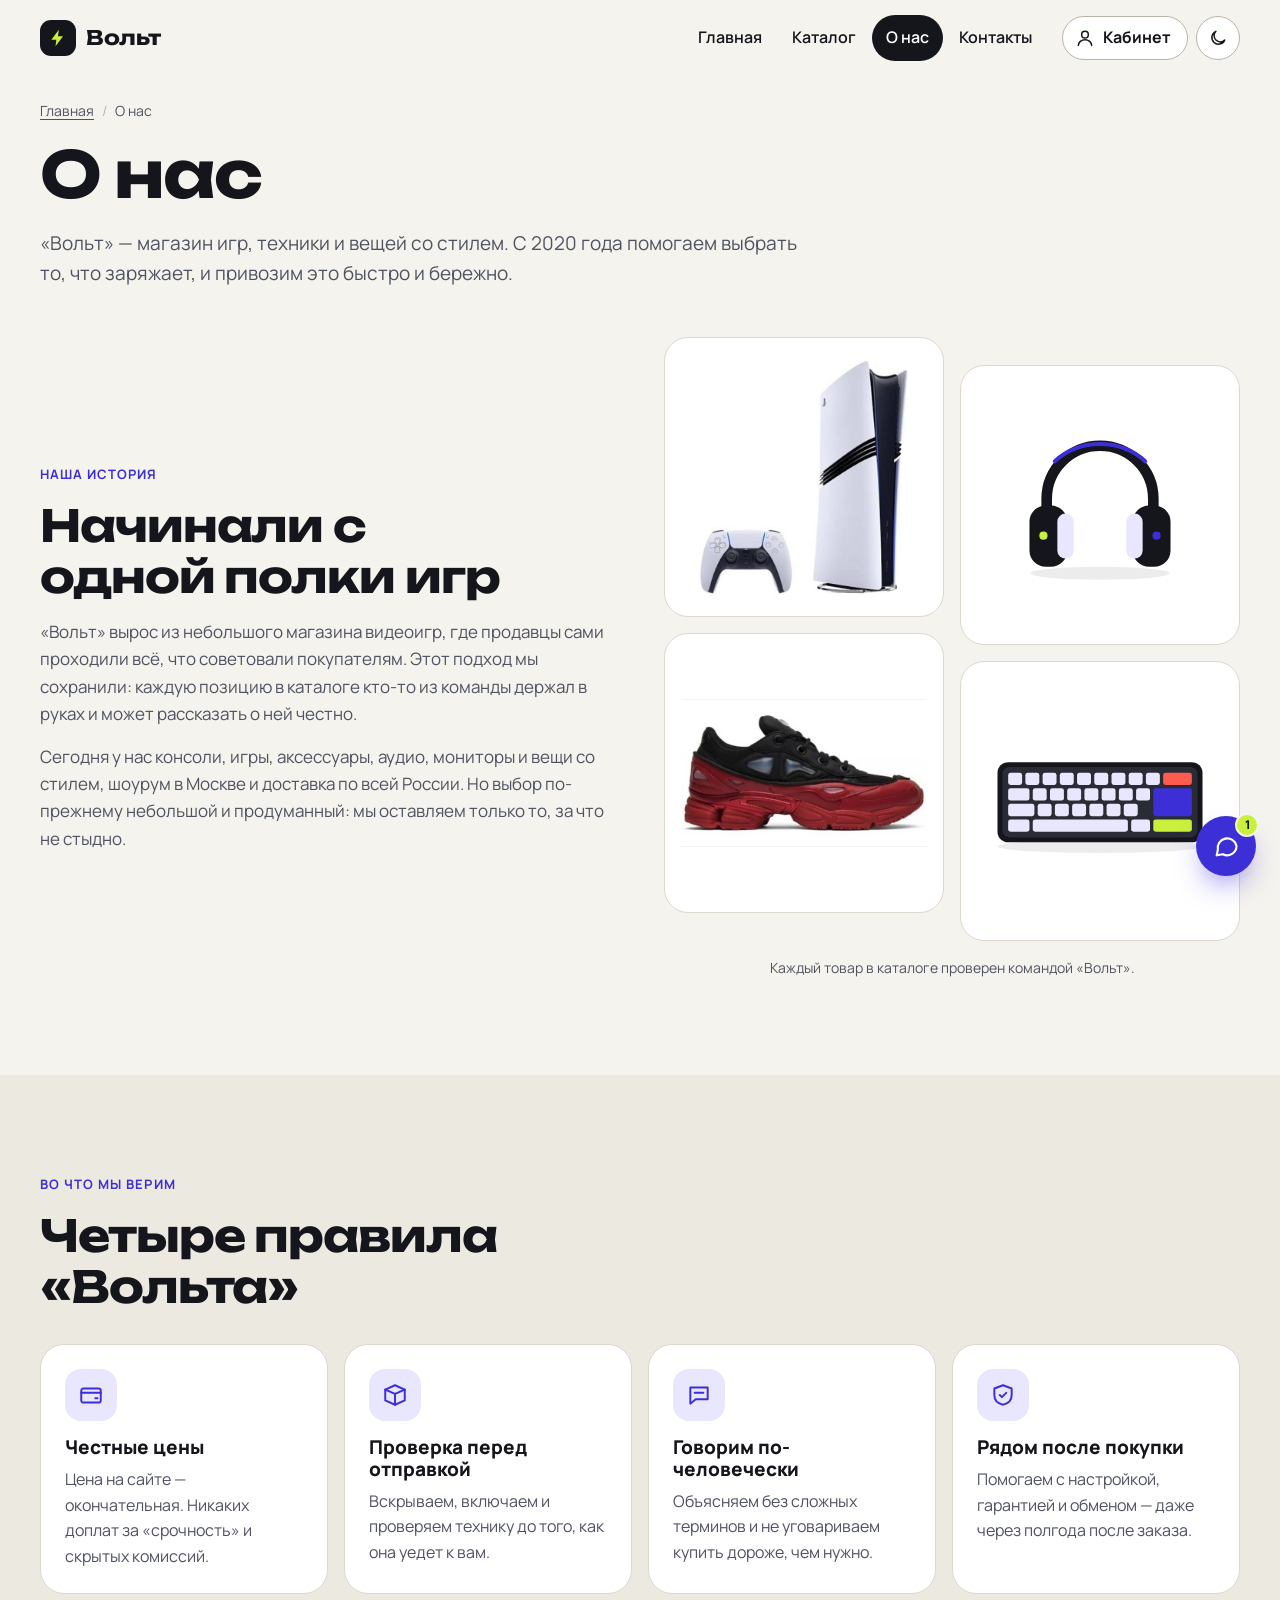
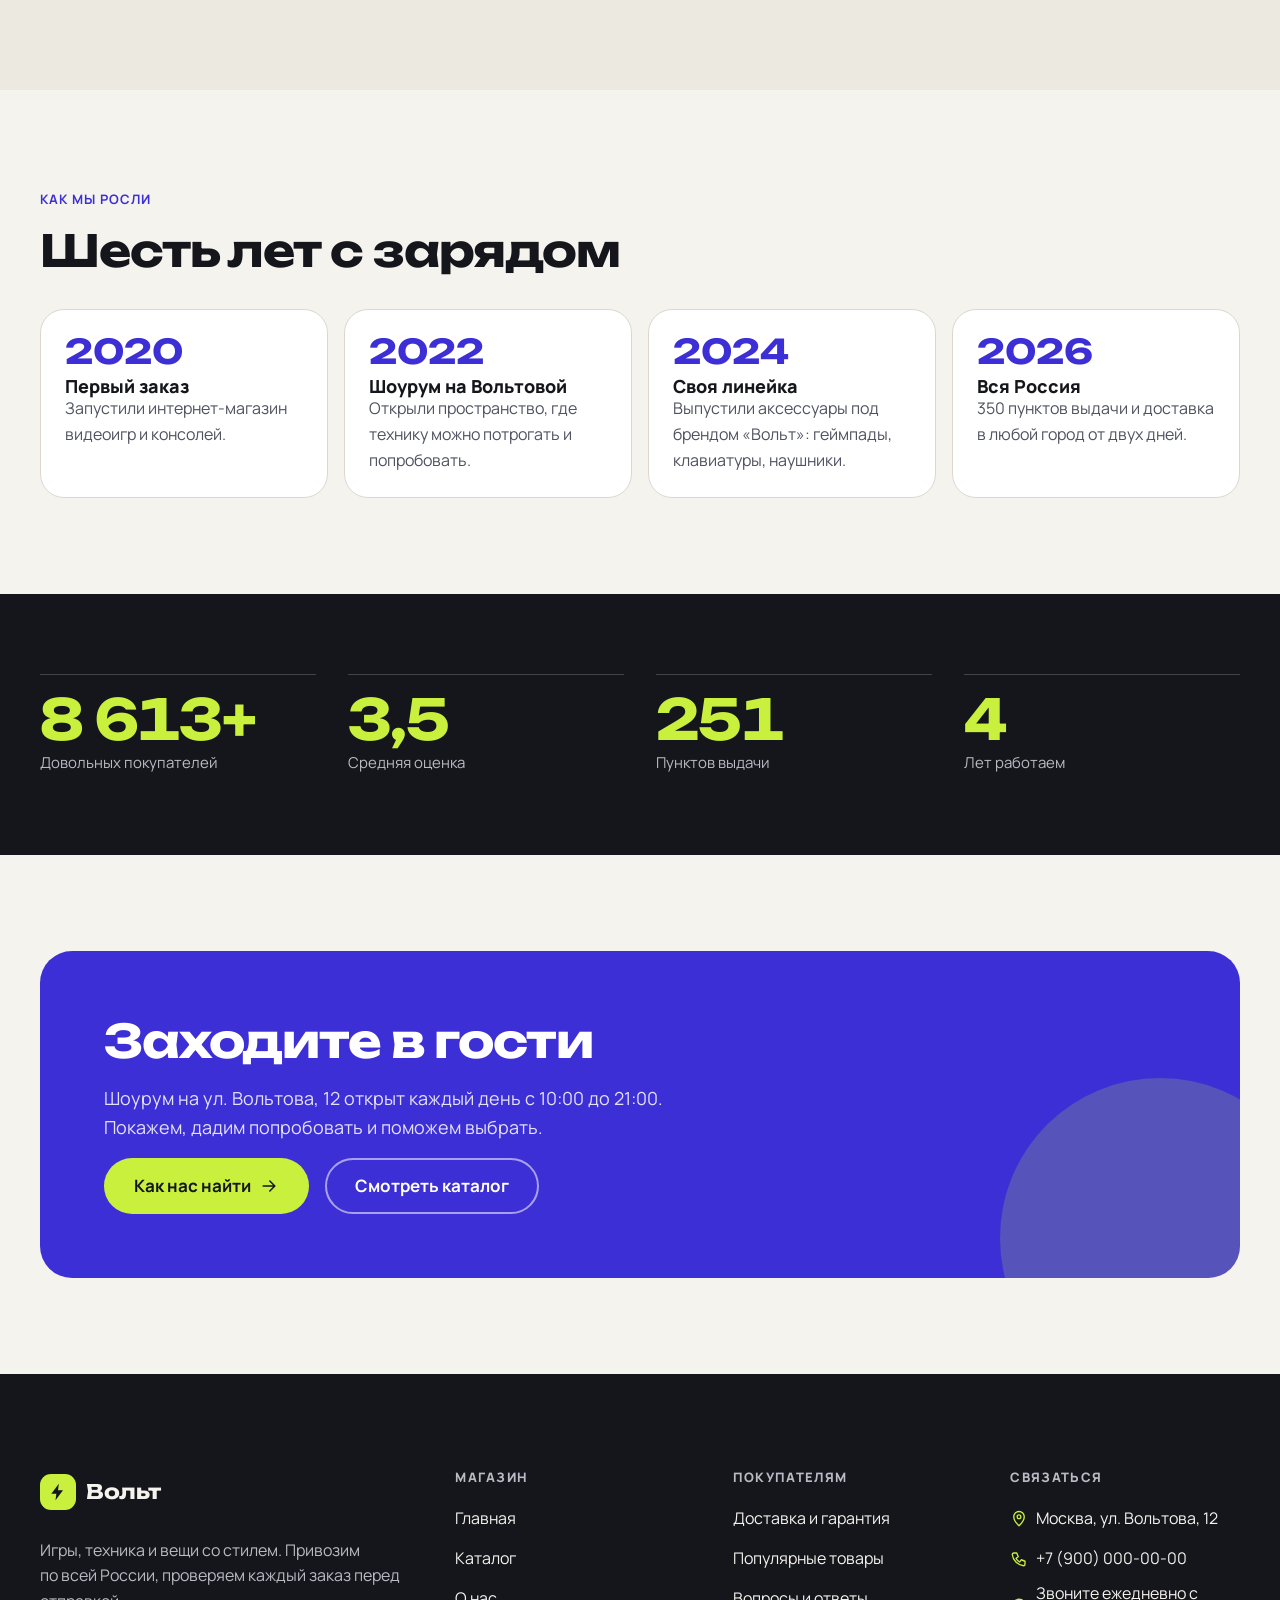
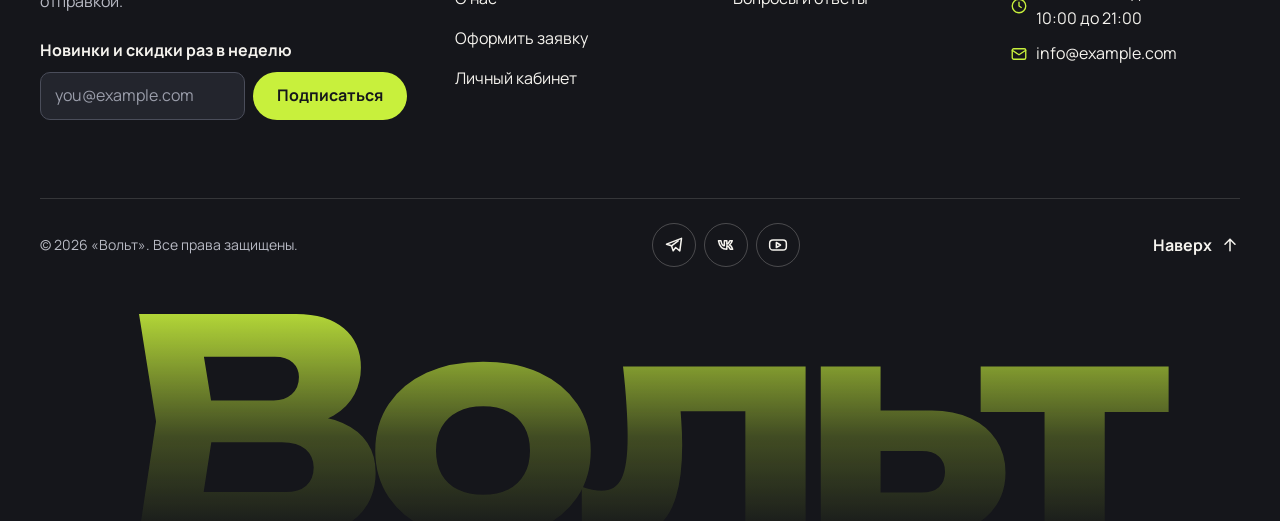
==== about.html @ 5733a737 "feat: about page, expandable catalog cards and UP button - Navigation is now Главная, Каталог, О нас" ====
<!DOCTYPE html>
<html lang="ru">
<head>
  <meta charset="UTF-8">
  <meta name="viewport" content="width=device-width, initial-scale=1.0">
  <meta name="description" content="«Вольт» — магазин игр, техники и вещей со стилем. Наша история, принципы и то, как мы работаем.">
  <meta name="theme-color" content="#f5f3ee">
  <meta name="color-scheme" content="light dark">
  <title>О нас — Вольт</title>
  <link rel="icon" href="images/favicon.svg" type="image/svg+xml">
  <link rel="preconnect" href="https://fonts.googleapis.com">
  <link rel="preconnect" href="https://fonts.gstatic.com" crossorigin>
  <link rel="stylesheet" href="https://fonts.googleapis.com/css2?family=Manrope:wght@400;500;600;700;800&family=Unbounded:wght@500;600;700&display=swap">
  <link rel="stylesheet" href="css/style.css">
  <link rel="stylesheet" href="css/responsive.css">
  <meta property="og:type" content="website">
  <meta property="og:site_name" content="Вольт">
  <meta property="og:title" content="О нас — Вольт">
  <meta property="og:description" content="«Вольт» — магазин игр, техники и вещей со стилем. Наша история, принципы и то, как мы работаем.">
  <meta property="og:image" content="https://shadowboyyy.github.io/kr1-html-css-shop/images/tovar1.jpeg">
  <script>
    try {
      const savedTheme = localStorage.getItem('volt-theme');
      if (savedTheme === 'light' || savedTheme === 'dark') document.documentElement.dataset.theme = savedTheme;
    } catch (error) {}
    document.documentElement.classList.add('js');
    if (location.hash) document.documentElement.classList.add('is-anchor-load');
    if (!window.matchMedia('(prefers-reduced-motion: reduce)').matches) {
      document.documentElement.classList.add('motion-ready');
      setTimeout(() => { if (!window.Motion) document.documentElement.classList.remove('motion-ready'); }, 2500);
    }
  </script>
  <script src="js/vendor/motion.min.js" defer></script>
  <script src="js/main.js" defer></script>
  <script src="js/motion-effects.js" defer></script>
  <script src="js/chat.js" defer></script>
</head>
<body class="page page--about" id="top">
  <a class="skip-link" href="#main">Перейти к основному содержимому</a>

  <header class="site-header">
    <div class="site-header__inner container">
      <a class="logo site-header__logo" href="index.html" aria-label="Вольт — на главную">
        <span class="logo__mark"><svg class="logo__icon" viewBox="0 0 24 24" width="24" height="24" fill="none" stroke="currentColor" stroke-width="1.8" stroke-linecap="round" stroke-linejoin="round" aria-hidden="true" focusable="false"><path d="M13 2 4 14h6l-1 8 9-12h-6l1-8z" fill="currentColor" stroke="none"/></svg></span>
        <span class="logo__text">Вольт</span>
      </a>

      <div class="site-header__actions">
        <a class="header-action" href="account.html"><svg class="icon" viewBox="0 0 24 24" width="24" height="24" fill="none" stroke="currentColor" stroke-width="1.8" stroke-linecap="round" stroke-linejoin="round" aria-hidden="true" focusable="false"><circle cx="12" cy="8" r="4"/><path d="M4 21c0-4 3.6-7 8-7s8 3 8 7"/></svg><span class="header-action__text">Кабинет</span></a>
        <button class="header-action theme-toggle" type="button" aria-pressed="false" aria-label="Тёмная тема">
          <span class="theme-toggle__icon theme-toggle__icon--moon"><svg class="icon" viewBox="0 0 24 24" width="24" height="24" fill="none" stroke="currentColor" stroke-width="1.8" stroke-linecap="round" stroke-linejoin="round" aria-hidden="true" focusable="false"><path d="M20 14.5A8 8 0 1 1 9.5 4a6.5 6.5 0 0 0 10.5 10.5z"/></svg></span>
          <span class="theme-toggle__icon theme-toggle__icon--sun"><svg class="icon" viewBox="0 0 24 24" width="24" height="24" fill="none" stroke="currentColor" stroke-width="1.8" stroke-linecap="round" stroke-linejoin="round" aria-hidden="true" focusable="false"><circle cx="12" cy="12" r="4"/><path d="M12 2v2M12 20v2M4.9 4.9l1.4 1.4M17.7 17.7l1.4 1.4M2 12h2M20 12h2M4.9 19.1l1.4-1.4M17.7 6.3l1.4-1.4"/></svg></span>
        </button>
        <button class="site-header__toggle" type="button" aria-expanded="false" aria-controls="site-nav" aria-label="Открыть меню">
          <span class="site-header__toggle-icon site-header__toggle-icon--open"><svg class="icon" viewBox="0 0 24 24" width="24" height="24" fill="none" stroke="currentColor" stroke-width="1.8" stroke-linecap="round" stroke-linejoin="round" aria-hidden="true" focusable="false"><path d="M4 7h16M4 12h16M4 17h16"/></svg></span>
          <span class="site-header__toggle-icon site-header__toggle-icon--close"><svg class="icon" viewBox="0 0 24 24" width="24" height="24" fill="none" stroke="currentColor" stroke-width="1.8" stroke-linecap="round" stroke-linejoin="round" aria-hidden="true" focusable="false"><path d="M6 6l12 12M18 6 6 18"/></svg></span>
        </button>
      </div>

      <nav class="site-nav" id="site-nav" aria-label="Основная навигация">
        <ul class="site-nav__list">
          <li class="site-nav__item"><a class="site-nav__link" href="index.html">Главная</a></li>
          <li class="site-nav__item"><a class="site-nav__link" href="catalog.html">Каталог</a></li>
          <li class="site-nav__item"><a class="site-nav__link site-nav__link--active" href="about.html" aria-current="page">О нас</a></li>
          <li class="site-nav__item"><a class="site-nav__link" href="contacts.html">Контакты</a></li>
        </ul>
        <a class="site-nav__phone" href="tel:+79000000000"><svg class="icon" viewBox="0 0 24 24" width="24" height="24" fill="none" stroke="currentColor" stroke-width="1.8" stroke-linecap="round" stroke-linejoin="round" aria-hidden="true" focusable="false"><path d="M5 4h4l2 5-3 2a11 11 0 0 0 5 5l2-3 5 2v4a2 2 0 0 1-2 2A17 17 0 0 1 3 6a2 2 0 0 1 2-2"/></svg><span>+7 (900) 000‑00‑00</span></a>
      </nav>
    </div>
    <div class="scroll-progress" aria-hidden="true"></div>
  </header>

  <main class="main" id="main">
    <section class="page-hero" aria-labelledby="about-title">
      <div class="container">
      <nav class="breadcrumbs" aria-label="Хлебные крошки">
        <ol class="breadcrumbs__list">
          <li class="breadcrumbs__item"><a class="breadcrumbs__link" href="index.html">Главная</a></li>
          <li class="breadcrumbs__item"><span aria-current="page">О нас</span></li>
        </ol>
      </nav>
        <h1 class="page-hero__title" id="about-title" data-hero-item>О нас</h1>
        <p class="page-hero__lead" data-hero-item>«Вольт» — магазин игр, техники и вещей со&nbsp;стилем. С&nbsp;2020 года помогаем выбрать то, что заряжает, и&nbsp;привозим это быстро и&nbsp;бережно.</p>
      </div>
    </section>

    <section class="section section--flush" aria-labelledby="story-title">
      <div class="container about-story">
        <div class="about-story__text" data-reveal>
          <p class="eyebrow">Наша история</p>
          <h2 class="section__title" id="story-title">Начинали с одной полки игр</h2>
          <p>«Вольт» вырос из небольшого магазина видеоигр, где продавцы сами проходили всё, что советовали покупателям. Этот подход мы сохранили: каждую позицию в каталоге кто-то из команды держал в руках и может рассказать о ней честно.</p>
          <p>Сегодня у нас консоли, игры, аксессуары, аудио, мониторы и вещи со стилем, шоурум в Москве и доставка по всей России. Но выбор по-прежнему небольшой и продуманный: мы оставляем только то, за что не стыдно.</p>
        </div>
        <figure class="about-story__visual" data-reveal>
          <div class="about-story__tiles" aria-hidden="true">
            <img src="images/tovar1-320.jpg" alt="" width="320" height="320" loading="lazy">
            <img src="images/tovar5.svg" alt="" width="600" height="450" loading="lazy">
            <img src="images/tovar2-320.jpg" alt="" width="320" height="192" loading="lazy">
            <img src="images/tovar6.svg" alt="" width="600" height="450" loading="lazy">
          </div>
          <figcaption class="about-story__caption">Каждый товар в каталоге проверен командой «Вольт».</figcaption>
        </figure>
      </div>
    </section>

    <section class="section section--tinted" aria-labelledby="values-title">
      <div class="container">
        <div class="section__head" data-reveal>
          <p class="eyebrow">Во что мы верим</p>
          <h2 class="section__title" id="values-title">Четыре правила «Вольта»</h2>
        </div>
        <ul class="features" data-stagger>
          <li class="feature">
            <span class="feature__icon"><svg class="icon" viewBox="0 0 24 24" width="24" height="24" fill="none" stroke="currentColor" stroke-width="1.8" stroke-linecap="round" stroke-linejoin="round" aria-hidden="true" focusable="false"><rect x="3" y="6" width="18" height="13" rx="2"/><path d="M3 10h18M16 15h2"/></svg></span>
            <h3 class="feature__title">Честные цены</h3>
            <p class="feature__text">Цена на сайте — окончательная. Никаких доплат за «срочность» и скрытых комиссий.</p>
          </li>
          <li class="feature">
            <span class="feature__icon"><svg class="icon" viewBox="0 0 24 24" width="24" height="24" fill="none" stroke="currentColor" stroke-width="1.8" stroke-linecap="round" stroke-linejoin="round" aria-hidden="true" focusable="false"><path d="m3 7 9-4 9 4v10l-9 4-9-4z"/><path d="m3 7 9 4 9-4M12 11v10"/></svg></span>
            <h3 class="feature__title">Проверка перед отправкой</h3>
            <p class="feature__text">Вскрываем, включаем и проверяем технику до того, как она уедет к вам.</p>
          </li>
          <li class="feature">
            <span class="feature__icon"><svg class="icon" viewBox="0 0 24 24" width="24" height="24" fill="none" stroke="currentColor" stroke-width="1.8" stroke-linecap="round" stroke-linejoin="round" aria-hidden="true" focusable="false"><path d="M4 5h16v11H9l-5 4z"/><path d="M8 10h8"/></svg></span>
            <h3 class="feature__title">Говорим по-человечески</h3>
            <p class="feature__text">Объясняем без сложных терминов и не уговариваем купить дороже, чем нужно.</p>
          </li>
          <li class="feature">
            <span class="feature__icon"><svg class="icon" viewBox="0 0 24 24" width="24" height="24" fill="none" stroke="currentColor" stroke-width="1.8" stroke-linecap="round" stroke-linejoin="round" aria-hidden="true" focusable="false"><path d="M12 3 4 6v6c0 5 3.5 8 8 9 4.5-1 8-4 8-9V6l-8-3z"/><path d="m9 12 2 2 4-4"/></svg></span>
            <h3 class="feature__title">Рядом после покупки</h3>
            <p class="feature__text">Помогаем с настройкой, гарантией и обменом — даже через полгода после заказа.</p>
          </li>
        </ul>
      </div>
    </section>

    <section class="section" aria-labelledby="timeline-title">
      <div class="container">
        <div class="section__head" data-reveal>
          <p class="eyebrow">Как мы росли</p>
          <h2 class="section__title" id="timeline-title">Шесть лет с зарядом</h2>
        </div>
        <ol class="timeline" data-stagger>
          <li class="timeline__item"><span class="timeline__year">2020</span><div><h3 class="timeline__title">Первый заказ</h3><p>Запустили интернет-магазин видеоигр и консолей.</p></div></li>
          <li class="timeline__item"><span class="timeline__year">2022</span><div><h3 class="timeline__title">Шоурум на Вольтовой</h3><p>Открыли пространство, где технику можно потрогать и попробовать.</p></div></li>
          <li class="timeline__item"><span class="timeline__year">2024</span><div><h3 class="timeline__title">Своя линейка</h3><p>Выпустили аксессуары под брендом «Вольт»: геймпады, клавиатуры, наушники.</p></div></li>
          <li class="timeline__item"><span class="timeline__year">2026</span><div><h3 class="timeline__title">Вся Россия</h3><p>350 пунктов выдачи и доставка в любой город от двух дней.</p></div></li>
        </ol>
      </div>
    </section>

    <section class="stats" aria-labelledby="about-stats-title">
      <div class="container">
        <h2 class="visually-hidden" id="about-stats-title">«Вольт» в цифрах</h2>
        <dl class="stats__grid" data-stagger>
          <div class="stats__item"><dt class="stats__label">Довольных покупателей</dt><dd class="stats__value"><span data-count="12000" data-suffix="+">12&nbsp;000+</span></dd></div>
          <div class="stats__item"><dt class="stats__label">Средняя оценка</dt><dd class="stats__value"><span data-count="4.9" data-decimals="1">4,9</span></dd></div>
          <div class="stats__item"><dt class="stats__label">Пунктов выдачи</dt><dd class="stats__value"><span data-count="350">350</span></dd></div>
          <div class="stats__item"><dt class="stats__label">Лет работаем</dt><dd class="stats__value"><span data-count="6">6</span></dd></div>
        </dl>
      </div>
    </section>

    <section class="section" aria-labelledby="about-cta-title">
      <div class="container">
        <div class="cta__box" data-reveal>
          <h2 class="cta__title" id="about-cta-title">Заходите в гости</h2>
          <p class="cta__text">Шоурум на ул. Вольтова, 12 открыт каждый день с 10:00 до 21:00. Покажем, дадим попробовать и поможем выбрать.</p>
          <div class="hero__actions">
            <a class="button button--accent button--large" href="contacts.html">Как нас найти <svg class="icon" viewBox="0 0 24 24" width="24" height="24" fill="none" stroke="currentColor" stroke-width="1.8" stroke-linecap="round" stroke-linejoin="round" aria-hidden="true" focusable="false"><path d="M5 12h14M13 6l6 6-6 6"/></svg></a>
            <a class="button button--ghost button--large about-cta__ghost" href="catalog.html">Смотреть каталог</a>
          </div>
        </div>
      </div>
    </section>
  </main>

  <footer class="site-footer">
    <div class="site-footer__inner container">
      <div class="site-footer__top">
        <div class="site-footer__brand">
          <a class="logo logo--inverse" href="index.html" aria-label="Вольт — на главную">
            <span class="logo__mark"><svg class="logo__icon" viewBox="0 0 24 24" width="24" height="24" fill="none" stroke="currentColor" stroke-width="1.8" stroke-linecap="round" stroke-linejoin="round" aria-hidden="true" focusable="false"><path d="M13 2 4 14h6l-1 8 9-12h-6l1-8z" fill="currentColor" stroke="none"/></svg></span>
            <span class="logo__text">Вольт</span>
          </a>
          <p class="site-footer__tagline">Игры, техника и вещи со&nbsp;стилем. Привозим по&nbsp;всей России, проверяем каждый заказ перед отправкой.</p>

          <form class="subscribe" id="subscribe-form" action="#" method="post" novalidate>
            <label class="subscribe__label" for="subscribe-email">Новинки и скидки раз в неделю</label>
            <div class="subscribe__row">
              <input class="subscribe__input" id="subscribe-email" name="email" type="email" autocomplete="email" placeholder="you@example.com" required aria-describedby="subscribe-status">
              <button class="button button--accent subscribe__button" type="submit">Подписаться</button>
            </div>
            <p class="subscribe__status" id="subscribe-status" role="status"></p>
          </form>
        </div>

        <nav class="site-footer__column" aria-labelledby="footer-shop-title">
          <h2 class="site-footer__title" id="footer-shop-title">Магазин</h2>
          <ul class="site-footer__list">
            <li><a class="site-footer__link" href="index.html">Главная</a></li>
            <li><a class="site-footer__link" href="catalog.html">Каталог</a></li>
            <li><a class="site-footer__link" href="about.html">О нас</a></li>
            <li><a class="site-footer__link" href="order.html">Оформить заявку</a></li>
            <li><a class="site-footer__link" href="account.html">Личный кабинет</a></li>
          </ul>
        </nav>

        <nav class="site-footer__column" aria-labelledby="footer-help-title">
          <h2 class="site-footer__title" id="footer-help-title">Покупателям</h2>
          <ul class="site-footer__list">
            <li><a class="site-footer__link" href="index.html#advantages">Доставка и гарантия</a></li>
            <li><a class="site-footer__link" href="index.html#popular">Популярные товары</a></li>
            <li><a class="site-footer__link" href="index.html#faq">Вопросы и ответы</a></li>
          </ul>
        </nav>

        <div class="site-footer__column">
          <h2 class="site-footer__title">Связаться</h2>
          <ul class="site-footer__list site-footer__list--contacts">
            <li><svg class="icon" viewBox="0 0 24 24" width="24" height="24" fill="none" stroke="currentColor" stroke-width="1.8" stroke-linecap="round" stroke-linejoin="round" aria-hidden="true" focusable="false"><path d="M12 21s-7-6.5-7-12a7 7 0 0 1 14 0c0 5.5-7 12-7 12z"/><circle cx="12" cy="9" r="2.5"/></svg><span>Москва, ул. Вольтова, 12</span></li>
            <li><svg class="icon" viewBox="0 0 24 24" width="24" height="24" fill="none" stroke="currentColor" stroke-width="1.8" stroke-linecap="round" stroke-linejoin="round" aria-hidden="true" focusable="false"><path d="M5 4h4l2 5-3 2a11 11 0 0 0 5 5l2-3 5 2v4a2 2 0 0 1-2 2A17 17 0 0 1 3 6a2 2 0 0 1 2-2"/></svg><a class="site-footer__link" href="tel:+79000000000">+7 (900) 000‑00‑00</a></li>
            <li><svg class="icon" viewBox="0 0 24 24" width="24" height="24" fill="none" stroke="currentColor" stroke-width="1.8" stroke-linecap="round" stroke-linejoin="round" aria-hidden="true" focusable="false"><circle cx="12" cy="12" r="9"/><path d="M12 7v5l3 2"/></svg><span>Звоните ежедневно с 10:00 до 21:00</span></li>
            <li><svg class="icon" viewBox="0 0 24 24" width="24" height="24" fill="none" stroke="currentColor" stroke-width="1.8" stroke-linecap="round" stroke-linejoin="round" aria-hidden="true" focusable="false"><rect x="3" y="5" width="18" height="14" rx="2"/><path d="m3 7 9 6 9-6"/></svg><a class="site-footer__link" href="mailto:info@example.com">info@example.com</a></li>
          </ul>
        </div>
      </div>

      <div class="site-footer__bottom">
        <p class="site-footer__copy">&copy; 2026 «Вольт». Все права защищены.</p>
        <ul class="socials" aria-label="Мы в социальных сетях">
          <li><a class="socials__link" href="https://t.me/" rel="noopener" aria-label="Telegram"><svg class="icon" viewBox="0 0 24 24" width="24" height="24" fill="none" stroke="currentColor" stroke-width="1.8" stroke-linecap="round" stroke-linejoin="round" aria-hidden="true" focusable="false"><path d="M21 4 3 11l6 2 2 6 3-4 5 4z"/><path d="m9 13 8-6"/></svg></a></li>
          <li><a class="socials__link" href="https://vk.com/" rel="noopener" aria-label="ВКонтакте"><svg class="icon" viewBox="0 0 24 24" width="24" height="24" fill="none" stroke="currentColor" stroke-width="1.8" stroke-linecap="round" stroke-linejoin="round" aria-hidden="true" focusable="false"><path d="M3 7c1 6 4.5 10 10 10v-4c2 0 3 2 4 4h3c-1-3-3-5-4-5 1-1 3-3 3.5-5h-3c-1 2-2.5 4-3.5 4V7h-3v6c-2 0-3.5-3-4-6z"/></svg></a></li>
          <li><a class="socials__link" href="https://www.youtube.com/" rel="noopener" aria-label="YouTube"><svg class="icon" viewBox="0 0 24 24" width="24" height="24" fill="none" stroke="currentColor" stroke-width="1.8" stroke-linecap="round" stroke-linejoin="round" aria-hidden="true" focusable="false"><rect x="2" y="6" width="20" height="12" rx="4"/><path d="m10 9 5 3-5 3z"/></svg></a></li>
        </ul>
        <a class="site-footer__top-link" href="#top">Наверх <svg class="icon" viewBox="0 0 24 24" width="24" height="24" fill="none" stroke="currentColor" stroke-width="1.8" stroke-linecap="round" stroke-linejoin="round" aria-hidden="true" focusable="false"><path d="M12 19V5M6 11l6-6 6 6"/></svg></a>
      </div>
    </div>
    <p class="site-footer__wordmark" aria-hidden="true">Вольт</p>
  </footer>

  <a class="back-to-top" href="#top">
    <svg class="back-to-top__ring" viewBox="0 0 64 64" aria-hidden="true" focusable="false">
      <circle class="back-to-top__track" cx="32" cy="32" r="29"/>
      <circle class="back-to-top__progress" cx="32" cy="32" r="29" pathLength="1"/>
    </svg>
    <span class="back-to-top__arrow"><svg class="icon" viewBox="0 0 24 24" width="24" height="24" fill="none" stroke="currentColor" stroke-width="1.8" stroke-linecap="round" stroke-linejoin="round" aria-hidden="true" focusable="false"><path d="M12 19V5M6 11l6-6 6 6"/></svg></span>
    <span class="back-to-top__text">UP</span>
    <span class="visually-hidden"> — наверх страницы</span>
  </a>

  <div class="chat" data-chat>
    <section class="chat__panel" id="chat-panel" aria-labelledby="chat-title" hidden>
      <header class="chat__header">
        <span class="chat__avatar"><svg class="icon" viewBox="0 0 24 24" width="24" height="24" fill="none" stroke="currentColor" stroke-width="1.8" stroke-linecap="round" stroke-linejoin="round" aria-hidden="true" focusable="false"><path d="M13 2 4 14h6l-1 8 9-12h-6l1-8z" fill="currentColor" stroke="none"/></svg></span>
        <div class="chat__heading">
          <h2 class="chat__title" id="chat-title">Консультант «Вольт»</h2>
          <p class="chat__status"><span class="chat__dot" aria-hidden="true"></span>Онлайн · ежедневно 10:00–21:00</p>
        </div>
        <button class="chat__close" type="button" aria-label="Закрыть чат"><svg class="icon" viewBox="0 0 24 24" width="24" height="24" fill="none" stroke="currentColor" stroke-width="1.8" stroke-linecap="round" stroke-linejoin="round" aria-hidden="true" focusable="false"><path d="M6 6l12 12M18 6 6 18"/></svg></button>
      </header>

      <div class="chat__messages" id="chat-messages" role="log" aria-live="polite" aria-label="Сообщения чата" tabindex="0"></div>

      <div class="chat__quick" role="group" aria-label="Быстрые вопросы">
          <button class="chat__chip" type="button" data-question="Сроки доставки">Сроки доставки</button>
          <button class="chat__chip" type="button" data-question="Как оплатить?">Как оплатить?</button>
          <button class="chat__chip" type="button" data-question="Гарантия и возврат">Гарантия и возврат</button>
          <button class="chat__chip" type="button" data-question="Помогите с выбором">Помогите с выбором</button>
      </div>

      <form class="chat__form" id="chat-form" action="#" method="post">
        <label class="visually-hidden" for="chat-input">Ваше сообщение</label>
        <input class="chat__input" id="chat-input" name="message" type="text" autocomplete="off" maxlength="300" placeholder="Напишите вопрос…">
        <button class="chat__send" type="submit" aria-label="Отправить сообщение"><svg class="icon" viewBox="0 0 24 24" width="24" height="24" fill="none" stroke="currentColor" stroke-width="1.8" stroke-linecap="round" stroke-linejoin="round" aria-hidden="true" focusable="false"><path d="M21 3 10 14M21 3l-7 18-4-7-7-4z"/></svg></button>
      </form>
    </section>

    <button class="chat__launcher" type="button" aria-expanded="false" aria-controls="chat-panel" aria-label="Чат с консультантом">
      <span class="chat__launcher-icon chat__launcher-icon--open"><svg class="icon" viewBox="0 0 24 24" width="24" height="24" fill="none" stroke="currentColor" stroke-width="1.8" stroke-linecap="round" stroke-linejoin="round" aria-hidden="true" focusable="false"><path d="M21 12a8 8 0 0 1-11.6 7.1L4 20l1-4.6A8 8 0 1 1 21 12z"/></svg></span>
      <span class="chat__launcher-icon chat__launcher-icon--close"><svg class="icon" viewBox="0 0 24 24" width="24" height="24" fill="none" stroke="currentColor" stroke-width="1.8" stroke-linecap="round" stroke-linejoin="round" aria-hidden="true" focusable="false"><path d="M6 6l12 12M18 6 6 18"/></svg></span>
      <span class="chat__badge" aria-hidden="true">1</span>
    </button>
  </div>

  <p class="toast" id="toast" role="status" aria-live="polite"></p>
</body>
</html>
---- css/style.css ----
/* =========================================================
   Вольт — основные стили
   Базовые стили рассчитаны на мобильный экран (Mobile First).
   Расширения для планшета и desktop находятся в responsive.css.
   ========================================================= */

/* ---------- 1. Переменные ---------- */

:root {
  --color-bg: #f5f3ee;
  --color-surface: #ffffff;
  --color-surface-2: #ece9e1;
  --color-text: #15161b;
  --color-muted: #4f5260;
  --color-border: #dcd8ce;
  --color-border-strong: #b9b4a8;
  --color-primary: #3d2fd6;
  --color-primary-dark: #2a1fb0;
  --color-primary-soft: #e9e6ff;
  --color-accent: #c8f03c;
  --color-accent-dark: #a9d11b;
  --color-ink: #15161b;
  --color-ink-2: #23252d;
  --color-on-ink: #f5f3ee;
  --color-on-ink-muted: #b8bac4;
  --color-danger: #c62828;
  --color-danger-soft: #fdecec;
  --color-success: #1d7a3a;
  --color-success-soft: #e7f6eb;
  --color-white: #ffffff;
  --color-focus: #3d2fd6;

  --font-body: "Manrope", system-ui, -apple-system, "Segoe UI", Roboto, Arial, sans-serif;
  --font-display: "Unbounded", "Manrope", system-ui, -apple-system, "Segoe UI", Arial, sans-serif;

  --space-xs: 4px;
  --space-sm: 8px;
  --space-md: 16px;
  --space-lg: 24px;
  --space-xl: 32px;
  --space-2xl: 48px;
  --space-3xl: 72px;

  --radius-sm: 10px;
  --radius-md: 16px;
  --radius-lg: 24px;
  --radius-xl: 32px;
  --radius-pill: 999px;

  --shadow-sm: 0 1px 2px rgb(21 22 27 / 0.06), 0 2px 8px rgb(21 22 27 / 0.04);
  --shadow-md: 0 10px 30px -12px rgb(21 22 27 / 0.22);
  --shadow-lg: 0 30px 60px -20px rgb(21 22 27 / 0.35);

  --color-primary-strong: #3d2fd6;
  --color-danger-strong: #c62828;
  --color-success-border: #b6e0c2;
  --color-header-bg: rgb(245 243 238 / 0.86);
  --color-placeholder: #6b6e7a;
  --color-contrast-bg: #15161b;
  --color-contrast-fg: #ffffff;
  --color-media: #ffffff;
  --select-arrow: url("data:image/svg+xml,%3Csvg xmlns='http://www.w3.org/2000/svg' width='16' height='16' fill='none' stroke='%2315161b' stroke-width='2' stroke-linecap='round' stroke-linejoin='round'%3E%3Cpath d='m4 6 4 4 4-4'/%3E%3C/svg%3E");

  --header-height: 64px;
  --container-width: 1200px;
  --ease-out: cubic-bezier(0.22, 1, 0.36, 1);
}

/* Тёмная тема: по системной настройке или по выбору пользователя */

@media (prefers-color-scheme: dark) {
  :root:not([data-theme="light"]) {
  --color-bg: #101116;
  --color-surface: #181a21;
  --color-surface-2: #1e2028;
  --color-text: #f2f0ea;
  --color-muted: #a8abb8;
  --color-border: #2b2e38;
  --color-border-strong: #474b58;
  --color-primary: #a99fff;
  --color-primary-strong: #5b4ff0;
  --color-primary-dark: #4a3fe0;
  --color-primary-soft: #262252;
  --color-ink: #08090c;
  --color-ink-2: #1b1d24;
  --color-danger: #ff8a80;
  --color-danger-soft: #3b1a1c;
  --color-success: #5fd38a;
  --color-success-soft: #13291c;
  --color-success-border: #24543a;
  --color-focus: #b6adff;
  --color-header-bg: rgb(16 17 22 / 0.82);
  --color-placeholder: #8a8d99;
  --color-contrast-bg: #f2f0ea;
  --color-contrast-fg: #15161b;
  --select-arrow: url("data:image/svg+xml,%3Csvg xmlns='http://www.w3.org/2000/svg' width='16' height='16' fill='none' stroke='%23f2f0ea' stroke-width='2' stroke-linecap='round' stroke-linejoin='round'%3E%3Cpath d='m4 6 4 4 4-4'/%3E%3C/svg%3E");
  --shadow-md: 0 10px 30px -12px rgb(0 0 0 / 0.6);
  --shadow-lg: 0 30px 60px -20px rgb(0 0 0 / 0.7);
  color-scheme: dark;
  }
}

:root[data-theme="dark"] {
  --color-bg: #101116;
  --color-surface: #181a21;
  --color-surface-2: #1e2028;
  --color-text: #f2f0ea;
  --color-muted: #a8abb8;
  --color-border: #2b2e38;
  --color-border-strong: #474b58;
  --color-primary: #a99fff;
  --color-primary-strong: #5b4ff0;
  --color-primary-dark: #4a3fe0;
  --color-primary-soft: #262252;
  --color-ink: #08090c;
  --color-ink-2: #1b1d24;
  --color-danger: #ff8a80;
  --color-danger-soft: #3b1a1c;
  --color-success: #5fd38a;
  --color-success-soft: #13291c;
  --color-success-border: #24543a;
  --color-focus: #b6adff;
  --color-header-bg: rgb(16 17 22 / 0.82);
  --color-placeholder: #8a8d99;
  --color-contrast-bg: #f2f0ea;
  --color-contrast-fg: #15161b;
  --select-arrow: url("data:image/svg+xml,%3Csvg xmlns='http://www.w3.org/2000/svg' width='16' height='16' fill='none' stroke='%23f2f0ea' stroke-width='2' stroke-linecap='round' stroke-linejoin='round'%3E%3Cpath d='m4 6 4 4 4-4'/%3E%3C/svg%3E");
  --shadow-md: 0 10px 30px -12px rgb(0 0 0 / 0.6);
  --shadow-lg: 0 30px 60px -20px rgb(0 0 0 / 0.7);
  color-scheme: dark;
}

:root[data-theme="light"] {
  color-scheme: light;
}

/* ---------- 2. Базовые стили ---------- */

*,
*::before,
*::after {
  box-sizing: border-box;
}

html {
  scroll-behavior: smooth;
  scroll-padding-top: calc(var(--header-height) + 16px);
  -webkit-text-size-adjust: 100%;
}

body {
  margin: 0;
  font-family: var(--font-body);
  font-size: 16px;
  line-height: 1.6;
  color: var(--color-text);
  background-color: var(--color-bg);
  -webkit-font-smoothing: antialiased;
  text-rendering: optimizeLegibility;
}

h1,
h2,
h3 {
  margin: 0;
  line-height: 1.15;
  text-wrap: balance;
}

p {
  margin: 0;
}

img,
svg {
  display: block;
}

a {
  color: var(--color-primary);
  text-underline-offset: 3px;
}

a:hover {
  color: var(--color-primary-dark);
}

button,
input,
select,
textarea {
  font: inherit;
  color: inherit;
}

:focus-visible {
  outline: 3px solid var(--color-focus);
  outline-offset: 3px;
}

::selection {
  color: var(--color-ink);
  background-color: var(--color-accent);
}

.icon {
  width: 20px;
  height: 20px;
  flex-shrink: 0;
}

.visually-hidden {
  position: absolute !important;
  width: 1px;
  height: 1px;
  padding: 0;
  margin: -1px;
  overflow: hidden;
  clip: rect(0 0 0 0);
  white-space: nowrap;
  border: 0;
}

.container {
  width: min(100% - 32px, var(--container-width));
  margin-inline: auto;
}

/* Ссылка пропуска к основному содержимому */

.skip-link {
  position: absolute;
  left: 16px;
  top: -100px;
  z-index: 1100;
  padding: 10px 16px;
  font-weight: 700;
  color: var(--color-white);
  background-color: var(--color-ink);
  border-radius: var(--radius-sm);
  text-decoration: none;
}

.skip-link:focus,
.skip-link:focus-visible {
  top: 12px;
  color: var(--color-white);
  outline-color: var(--color-accent);
}

/* ---------- 3. Кнопки и ссылки ---------- */

.button {
  display: inline-flex;
  align-items: center;
  justify-content: center;
  gap: var(--space-sm);
  min-height: 48px;
  padding: 12px 22px;
  border: 2px solid transparent;
  border-radius: var(--radius-pill);
  font-weight: 700;
  line-height: 1.2;
  text-align: center;
  text-decoration: none;
  cursor: pointer;
  transition: background-color 0.2s ease, color 0.2s ease, border-color 0.2s ease, box-shadow 0.2s ease;
  -webkit-tap-highlight-color: transparent;
}

.button .icon {
  transition: transform 0.25s var(--ease-out);
}

.button:hover .icon {
  transform: translateX(3px);
}

.button--primary {
  color: var(--color-white);
  background-color: var(--color-primary-strong);
}

.button--primary:hover {
  color: var(--color-white);
  background-color: var(--color-primary-dark);
  box-shadow: 0 10px 24px -10px rgb(61 47 214 / 0.7);
}

.button--accent {
  color: var(--color-ink);
  background-color: var(--color-accent);
}

.button--accent:hover {
  color: var(--color-ink);
  background-color: var(--color-white);
}

.button--ghost {
  color: var(--color-text);
  background-color: transparent;
  border-color: var(--color-border-strong);
}

.button--ghost:hover {
  color: var(--color-text);
  border-color: var(--color-text);
  background-color: var(--color-surface);
}

.button--small {
  min-height: 44px;
  padding: 10px 18px;
  font-size: 15px;
}

.button--large {
  min-height: 56px;
  padding: 14px 28px;
  font-size: 17px;
}

.button:disabled {
  opacity: 0.55;
  cursor: not-allowed;
}

.link-arrow {
  display: inline-flex;
  align-items: center;
  gap: var(--space-sm);
  min-height: 44px;
  font-weight: 700;
  color: var(--color-text);
  text-decoration: none;
}

.link-arrow:hover {
  color: var(--color-primary);
}

.link-arrow .icon {
  transition: transform 0.25s var(--ease-out);
}

.link-arrow:hover .icon {
  transform: translateX(4px);
}

.eyebrow {
  display: inline-flex;
  align-items: center;
  gap: var(--space-sm);
  margin-bottom: var(--space-md);
  font-size: 13px;
  font-weight: 700;
  letter-spacing: 0.08em;
  text-transform: uppercase;
  color: var(--color-primary);
}

.eyebrow .icon {
  width: 16px;
  height: 16px;
}

/* ---------- 4. Логотип ---------- */

.logo {
  display: inline-flex;
  align-items: center;
  gap: 10px;
  min-height: 44px;
  color: var(--color-text);
  text-decoration: none;
}

.logo:hover {
  color: var(--color-text);
}

.logo__mark {
  display: grid;
  place-items: center;
  width: 36px;
  height: 36px;
  border-radius: 11px;
  color: var(--color-accent);
  background-color: var(--color-ink);
  transition: transform 0.35s var(--ease-out);
}

.logo:hover .logo__mark {
  transform: rotate(-12deg) scale(1.06);
}

.logo__icon {
  width: 20px;
  height: 20px;
}

.logo__text {
  font-family: var(--font-display);
  font-size: 20px;
  font-weight: 700;
  letter-spacing: -0.02em;
}

.logo--inverse {
  color: var(--color-on-ink);
}

.logo--inverse:hover {
  color: var(--color-on-ink);
}

.logo--inverse .logo__mark {
  color: var(--color-ink);
  background-color: var(--color-accent);
}

/* ---------- 5. Шапка и навигация ---------- */

/* Шапка всегда закреплена вверху экрана, под неё отведён отступ у body */
body {
  padding-top: var(--header-height);
}

.site-header {
  position: fixed;
  top: 0;
  left: 0;
  right: 0;
  z-index: 100;
  background-color: var(--color-header-bg);
  -webkit-backdrop-filter: saturate(1.6) blur(14px);
  backdrop-filter: saturate(1.6) blur(14px);
  border-bottom: 1px solid transparent;
  transition: border-color 0.25s ease, box-shadow 0.25s ease;
}

.site-header--scrolled {
  border-bottom-color: var(--color-border);
  box-shadow: 0 6px 24px -18px rgb(21 22 27 / 0.5);
}

.site-header__inner {
  display: flex;
  flex-wrap: wrap;
  align-items: center;
  justify-content: space-between;
  gap: var(--space-sm);
  min-height: var(--header-height);
  padding-block: 10px;
}

.site-header__toggle {
  display: none;
  place-items: center;
  width: 44px;
  height: 44px;
  padding: 0;
  border: 1px solid var(--color-border-strong);
  border-radius: var(--radius-pill);
  background-color: var(--color-surface);
  cursor: pointer;
}

.site-header__toggle-icon--close {
  display: none;
}

.site-header__toggle[aria-expanded="true"] .site-header__toggle-icon--open {
  display: none;
}

.site-header__toggle[aria-expanded="true"] .site-header__toggle-icon--close {
  display: block;
}

.js .site-header__toggle {
  display: grid;
}

.site-nav {
  flex-basis: 100%;
}

.js .site-nav {
  display: none;
}

.js .nav-open .site-nav {
  display: block;
  max-height: calc(100dvh - var(--header-height));
  overflow-y: auto;
  overscroll-behavior: contain;
}

.site-nav__list {
  display: flex;
  flex-direction: column;
  gap: var(--space-xs);
  padding: var(--space-sm) 0;
  margin: 0;
  list-style: none;
}

.site-nav__link {
  display: block;
  padding: 12px 16px;
  font-weight: 600;
  color: var(--color-text);
  text-decoration: none;
  border-radius: var(--radius-sm);
  transition: background-color 0.2s ease, color 0.2s ease;
}

.site-nav__link:hover {
  color: var(--color-text);
  background-color: var(--color-surface-2);
}

.site-nav__link--active,
.site-nav__link--active:hover {
  color: var(--color-contrast-fg);
  background-color: var(--color-contrast-bg);
}

.site-nav__phone {
  display: inline-flex;
  align-items: center;
  gap: var(--space-sm);
  min-height: 44px;
  margin: var(--space-xs) 0 var(--space-md);
  padding: 0 16px;
  font-weight: 700;
  color: var(--color-text);
  text-decoration: none;
}

.site-nav__phone .icon {
  color: var(--color-primary);
}

.scroll-progress {
  position: absolute;
  left: 0;
  right: 0;
  bottom: -1px;
  height: 2px;
  background-color: var(--color-primary);
  transform: scaleX(0);
  transform-origin: 0 50%;
}

/* ---------- 6. Hero ---------- */

.hero {
  position: relative;
  overflow: hidden;
  padding-block: var(--space-xl) var(--space-2xl);
}

.hero::before {
  content: "";
  position: absolute;
  inset: -30% -20% auto auto;
  width: 70vmax;
  height: 70vmax;
  background: radial-gradient(closest-side, rgb(61 47 214 / 0.14), transparent 70%);
  pointer-events: none;
}

.hero__inner {
  position: relative;
  display: grid;
  gap: var(--space-2xl);
  align-items: center;
}

.hero__content {
  display: grid;
  gap: var(--space-lg);
  justify-items: start;
}

.hero__content .eyebrow {
  margin-bottom: 0;
}

.hero__title {
  font-family: var(--font-display);
  font-size: clamp(32px, 8vw, 68px);
  font-weight: 700;
  line-height: 1.05;
  letter-spacing: -0.03em;
}

.hero__accent {
  position: relative;
  z-index: 0;
  display: inline-block;
  color: var(--color-primary);
}

.hero__accent::after {
  content: "";
  position: absolute;
  left: -2%;
  right: -2%;
  bottom: 0.08em;
  z-index: -1;
  height: 0.32em;
  background-color: var(--color-accent);
  border-radius: 4px;
}

.hero__lead {
  max-width: 34em;
  font-size: clamp(17px, 2.4vw, 20px);
  color: var(--color-muted);
}

.hero__actions {
  display: flex;
  flex-wrap: wrap;
  gap: var(--space-md);
}

.hero__facts {
  display: flex;
  flex-wrap: wrap;
  gap: var(--space-sm) var(--space-lg);
  padding: 0;
  margin: 0;
  list-style: none;
  font-size: 15px;
  font-weight: 600;
}

.hero__facts li {
  display: inline-flex;
  align-items: center;
  gap: var(--space-sm);
}

.hero__facts .icon {
  color: var(--color-primary);
}

.hero__visual {
  position: relative;
  display: grid;
  grid-template-columns: 1fr 1fr;
  gap: var(--space-md);
}

.hero__tile {
  position: relative;
  margin: 0;
  overflow: hidden;
  border-radius: var(--radius-lg);
  color: #15161b;
  background-color: var(--color-media);
  box-shadow: var(--shadow-md);
}

.hero__tile--main {
  grid-column: 1 / -1;
  padding: var(--space-lg) var(--space-lg) 0;
}

.hero__image {
  width: 100%;
  max-width: 520px;
  height: auto;
  margin-inline: auto;
  max-height: min(42vh, 340px);
  aspect-ratio: 1 / 1;
  object-fit: contain;
}

.hero__caption {
  display: flex;
  align-items: center;
  justify-content: space-between;
  gap: var(--space-md);
  margin: 0 calc(var(--space-lg) * -1);
  padding: var(--space-md) var(--space-lg);
  border-top: 1px solid #e6e3db;
}

.hero__caption-name {
  font-weight: 700;
}

.hero__caption-price {
  font-family: var(--font-display);
  font-weight: 600;
  white-space: nowrap;
}

.hero__tile--side {
  display: grid;
  align-content: space-between;
  gap: var(--space-sm);
  padding: var(--space-md);
  color: var(--color-text);
  text-decoration: none;
  transition: translate 0.35s var(--ease-out), box-shadow 0.35s var(--ease-out);
}

.hero__tile--side:hover {
  color: #15161b;
  translate: 0 -4px;
  box-shadow: var(--shadow-lg);
}

.hero__tile--dark {
  color: var(--color-on-ink);
  background-color: #15161b;
}

.hero__tile--dark:hover {
  color: var(--color-on-ink);
}

.hero__thumb {
  width: 100%;
  height: auto;
  aspect-ratio: 4 / 3;
  object-fit: contain;
}

.hero__tile--dark .hero__thumb {
  padding: var(--space-sm);
  background-color: var(--color-on-ink);
  border-radius: var(--radius-md);
}

.hero__tile-label {
  font-size: 14px;
  font-weight: 700;
  line-height: 1.3;
}

.hero__sticker {
  position: absolute;
  top: var(--space-md);
  right: var(--space-md);
  display: grid;
  place-content: center;
  width: 96px;
  height: 96px;
  font-size: 12px;
  font-weight: 700;
  line-height: 1.2;
  text-align: center;
  color: var(--color-ink);
  background-color: var(--color-accent);
  border-radius: 50%;
  transform: rotate(10deg);
  box-shadow: var(--shadow-md);
}

.hero__sticker span {
  display: block;
  font-family: var(--font-display);
  font-size: 22px;
}

/* ---------- 7. Бегущая строка ---------- */

.marquee {
  overflow: hidden;
  padding-block: var(--space-md);
  color: var(--color-on-ink);
  background-color: var(--color-ink);
  transform: rotate(-1.2deg);
  margin-inline: -10px;
}

.marquee__track {
  display: flex;
  gap: var(--space-xl);
  width: max-content;
  animation: marquee 28s linear infinite;
}

.marquee__track span {
  display: inline-flex;
  align-items: center;
  gap: var(--space-xl);
  font-family: var(--font-display);
  font-size: clamp(18px, 3vw, 28px);
  font-weight: 600;
  white-space: nowrap;
}

.marquee__track span::after {
  content: "";
  width: 12px;
  height: 12px;
  background-color: var(--color-accent);
  border-radius: 50%;
}

@keyframes marquee {
  to {
    transform: translateX(-50%);
  }
}

/* ---------- 8. Секции ---------- */

.main {
  display: block;
  overflow-x: clip;
}

.section {
  padding-block: clamp(48px, 8vw, 96px);
}

.section--tinted {
  background-color: var(--color-surface-2);
}

.section.section--flush {
  padding-top: 0;
}

.section__head {
  max-width: 720px;
  margin-bottom: var(--space-xl);
}

.section__head--row {
  display: flex;
  flex-wrap: wrap;
  align-items: flex-end;
  justify-content: space-between;
  gap: var(--space-md);
  max-width: none;
}

.section__title {
  font-family: var(--font-display);
  font-size: clamp(26px, 4.4vw, 44px);
  font-weight: 700;
  letter-spacing: -0.025em;
}

.section__lead {
  margin-top: var(--space-md);
  font-size: 18px;
  color: var(--color-muted);
}

.page-hero {
  padding-block: var(--space-lg) var(--space-2xl);
}

.page-hero__title {
  margin-top: var(--space-md);
  font-family: var(--font-display);
  font-size: clamp(34px, 7vw, 64px);
  font-weight: 700;
  letter-spacing: -0.03em;
}

.page-hero__lead {
  max-width: 40em;
  margin-top: var(--space-md);
  font-size: clamp(16px, 2.2vw, 19px);
  color: var(--color-muted);
}

/* Хлебные крошки */

.breadcrumbs__list {
  display: flex;
  flex-wrap: wrap;
  gap: var(--space-sm);
  padding: 0;
  margin: 0;
  list-style: none;
  font-size: 14px;
  color: var(--color-muted);
}

.breadcrumbs__item + .breadcrumbs__item::before {
  content: "/";
  margin-right: var(--space-sm);
  color: var(--color-border-strong);
}

.breadcrumbs__link {
  color: var(--color-muted);
}

.breadcrumbs__link:hover {
  color: var(--color-text);
}

/* ---------- 9. Преимущества ---------- */

.features {
  display: grid;
  grid-template-columns: 1fr;
  gap: var(--space-md);
  padding: 0;
  margin: 0;
  list-style: none;
}

.feature {
  display: grid;
  gap: var(--space-sm);
  align-content: start;
  padding: var(--space-lg);
  background-color: var(--color-surface);
  border: 1px solid var(--color-border);
  border-radius: var(--radius-lg);
  transition: border-color 0.25s ease, transform 0.35s var(--ease-out);
}

.feature:hover {
  border-color: var(--color-text);
}

.feature__icon {
  display: grid;
  place-items: center;
  width: 52px;
  height: 52px;
  margin-bottom: var(--space-sm);
  color: var(--color-primary);
  background-color: var(--color-primary-soft);
  border-radius: var(--radius-md);
}

.feature__icon .icon {
  width: 26px;
  height: 26px;
}

.feature__title {
  font-size: 19px;
  font-weight: 800;
}

.feature__text {
  color: var(--color-muted);
}

/* ---------- 10. Карточки товаров ---------- */

.products-grid {
  display: grid;
  grid-template-columns: 1fr;
  gap: var(--space-md);
}

.product-card {
  position: relative;
  display: flex;
  flex-direction: column;
  min-width: 0;
  overflow: clip;
  background-color: var(--color-surface);
  border: 1px solid var(--color-border);
  border-radius: var(--radius-lg);
  transition: border-color 0.25s ease, box-shadow 0.35s var(--ease-out);
}

.product-card:hover {
  border-color: var(--color-border-strong);
  box-shadow: var(--shadow-lg);
}

.product-card:focus-within {
  border-color: var(--color-primary);
}

.product-card__media {
  display: grid;
  place-items: center;
  padding: var(--space-lg);
  background-color: var(--color-white);
  border-bottom: 1px solid var(--color-border);
}

.product-card__media picture {
  display: contents;
}

.product-card__image {
  display: block;
  width: 100%;
  height: auto;
  aspect-ratio: 4 / 3;
  object-fit: contain;
  border-radius: var(--radius-sm);
  transition: transform 0.6s var(--ease-out);
}

.product-card:hover .product-card__image {
  transform: scale(1.05);
}

.product-card__badge {
  position: absolute;
  top: var(--space-md);
  left: var(--space-md);
  z-index: 2;
  padding: 5px 12px;
  font-size: 12px;
  font-weight: 800;
  letter-spacing: 0.06em;
  text-transform: uppercase;
  border-radius: var(--radius-pill);
}

.product-card__badge--hit {
  color: var(--color-accent);
  background-color: var(--color-ink);
}

.product-card__badge--new {
  color: var(--color-white);
  background-color: var(--color-primary-strong);
}

.product-card__badge--sale {
  color: var(--color-white);
  background-color: var(--color-danger-strong);
}

.product-card__body {
  display: grid;
  gap: var(--space-sm);
  padding: var(--space-lg) var(--space-lg) var(--space-md);
}

.product-card__category {
  font-size: 13px;
  font-weight: 700;
  letter-spacing: 0.06em;
  text-transform: uppercase;
  color: var(--color-muted);
}

.product-card__title {
  font-size: 19px;
  font-weight: 800;
  line-height: 1.25;
}

.product-card__title,
.product-card__description {
  overflow-wrap: anywhere;
}

.product-card__link {
  color: var(--color-text);
  text-decoration: none;
}

.product-card__link::after {
  content: "";
  position: absolute;
  inset: 0;
  z-index: 1;
}

.product-card__link:hover {
  color: var(--color-primary);
}

.product-card__link:focus-visible {
  outline: none;
}

.product-card__link:focus-visible::after {
  outline: 3px solid var(--color-focus);
  outline-offset: -3px;
  border-radius: var(--radius-lg);
}

.product-card__description {
  color: var(--color-muted);
  font-size: 15px;
}

.product-card__footer {
  display: flex;
  flex-wrap: wrap;
  align-items: center;
  justify-content: space-between;
  gap: var(--space-sm) var(--space-md);
  margin-top: auto;
  padding: 0 var(--space-lg) var(--space-lg);
}

.product-card__price {
  display: flex;
  flex-wrap: wrap;
  align-items: baseline;
  gap: var(--space-sm);
  font-family: var(--font-display);
  font-size: 20px;
  font-weight: 600;
  white-space: nowrap;
}

.product-card__price-old {
  font-family: var(--font-body);
  font-size: 15px;
  font-weight: 600;
  color: var(--color-muted);
}

.product-card__button {
  position: relative;
  z-index: 2;
}

/* ---------- 11. Статистика ---------- */

.stats {
  padding-block: clamp(48px, 7vw, 80px);
  color: var(--color-on-ink);
  background-color: var(--color-ink);
}

.stats__grid {
  display: grid;
  grid-template-columns: repeat(2, minmax(0, 1fr));
  gap: var(--space-xl) var(--space-lg);
  margin: 0;
}

.stats__item {
  display: flex;
  flex-direction: column-reverse;
  gap: var(--space-xs);
  padding-top: var(--space-md);
  border-top: 1px solid rgb(245 243 238 / 0.2);
}

.stats__label {
  font-size: 15px;
  color: var(--color-on-ink-muted);
}

.stats__value {
  margin: 0;
  font-family: var(--font-display);
  font-size: clamp(32px, 6vw, 56px);
  font-weight: 700;
  line-height: 1;
  letter-spacing: -0.03em;
  color: var(--color-accent);
  font-variant-numeric: tabular-nums;
}

/* ---------- 12. Отзывы ---------- */

.reviews-grid {
  display: grid;
  grid-template-columns: 1fr;
  gap: var(--space-md);
}

.review-card {
  display: flex;
  flex-direction: column;
  gap: var(--space-md);
  padding: var(--space-lg);
  background-color: var(--color-surface);
  border: 1px solid var(--color-border);
  border-radius: var(--radius-lg);
}

.review-card__rating {
  display: flex;
  gap: 2px;
  color: #b7791f;
}

.review-card__rating .icon {
  width: 18px;
  height: 18px;
}

.review-card__star-empty {
  color: var(--color-border-strong);
}

.review-card__text {
  flex-grow: 1;
  font-size: 17px;
  line-height: 1.55;
}

.review-card__author {
  display: flex;
  align-items: center;
  gap: var(--space-md);
  font-size: 14px;
  color: var(--color-muted);
}

.review-card__author strong {
  display: block;
  font-size: 16px;
  color: var(--color-text);
}

.review-card__avatar {
  display: grid;
  place-items: center;
  width: 44px;
  height: 44px;
  font-family: var(--font-display);
  font-weight: 700;
  color: var(--color-ink);
  background-color: var(--color-accent);
  border-radius: 50%;
}

/* ---------- 13. FAQ ---------- */

.faq__list {
  display: grid;
  gap: var(--space-sm);
}

.faq-item {
  background-color: var(--color-surface);
  border: 1px solid var(--color-border);
  border-radius: var(--radius-md);
  transition: border-color 0.2s ease;
}

.faq-item[open] {
  border-color: var(--color-text);
}

.faq-item__question {
  position: relative;
  display: block;
  padding: 20px 64px 20px 20px;
  font-size: 17px;
  font-weight: 800;
  cursor: pointer;
  list-style: none;
  border-radius: var(--radius-md);
}

.faq-item__question::-webkit-details-marker {
  display: none;
}

.faq-item__question::after {
  content: "+";
  position: absolute;
  top: 50%;
  right: 20px;
  display: grid;
  place-items: center;
  width: 32px;
  height: 32px;
  margin-top: -16px;
  font-size: 22px;
  font-weight: 500;
  line-height: 1;
  color: var(--color-contrast-fg);
  background-color: var(--color-contrast-bg);
  border-radius: 50%;
  transition: transform 0.3s var(--ease-out), background-color 0.2s ease;
}

.faq-item[open] .faq-item__question::after {
  transform: rotate(45deg);
  color: var(--color-white);
  background-color: var(--color-primary-strong);
}

.faq-item__answer {
  display: grid;
  gap: var(--space-sm);
  padding: 0 20px 20px;
  color: var(--color-muted);
}

/* ---------- 14. Призыв к действию ---------- */

.cta {
  padding-block: 0 clamp(48px, 8vw, 96px);
}

.section--tinted + .cta {
  padding-top: clamp(48px, 8vw, 96px);
  background-color: var(--color-surface-2);
}

.cta__box {
  position: relative;
  display: grid;
  gap: var(--space-md);
  justify-items: start;
  overflow: hidden;
  padding: clamp(28px, 6vw, 64px);
  color: var(--color-white);
  background-color: var(--color-primary-strong);
  border-radius: var(--radius-xl);
}

.cta__box::after {
  content: "";
  position: absolute;
  right: -80px;
  bottom: -120px;
  width: 320px;
  height: 320px;
  background-color: var(--color-accent);
  border-radius: 50%;
  opacity: 0.18;
}

.cta__title {
  position: relative;
  font-family: var(--font-display);
  font-size: clamp(26px, 4.6vw, 46px);
  font-weight: 700;
  letter-spacing: -0.025em;
}

.cta__text {
  position: relative;
  max-width: 34em;
  font-size: 18px;
  color: #e4e1ff;
}

.cta .button {
  position: relative;
  z-index: 1;
}

/* ---------- 15. Каталог ---------- */

.catalog-layout {
  display: grid;
  gap: var(--space-lg);
}

.catalog-filters {
  order: -1;
  padding: var(--space-lg);
  background-color: var(--color-surface);
  border: 1px solid var(--color-border);
  border-radius: var(--radius-lg);
}

.catalog-filters__head {
  display: flex;
  align-items: center;
  justify-content: space-between;
  gap: var(--space-md);
}

.catalog-filters__title {
  display: inline-flex;
  align-items: center;
  gap: var(--space-sm);
  font-size: 20px;
  font-weight: 800;
}

.catalog-filters__toggle {
  display: none;
  min-height: 44px;
  padding: 0 16px;
  font-weight: 700;
  background-color: var(--color-surface-2);
  border: 0;
  border-radius: var(--radius-pill);
  cursor: pointer;
}

.js .catalog-filters__toggle {
  display: inline-flex;
  align-items: center;
}

.filters-form {
  display: grid;
  gap: var(--space-lg);
  margin-top: var(--space-lg);
}

.filters-form[hidden] {
  display: none;
}

.filters-form__group {
  display: grid;
  gap: var(--space-xs);
  min-width: 0;
  margin: 0;
  padding: 0;
  border: 0;
}

.filters-form__legend {
  margin-bottom: var(--space-sm);
  padding: 0;
  font-size: 13px;
  font-weight: 800;
  letter-spacing: 0.06em;
  text-transform: uppercase;
  color: var(--color-muted);
}

.filters-form__option,
.filters-form__switch {
  display: flex;
  align-items: center;
  gap: var(--space-md);
  min-height: 44px;
  padding: 0 var(--space-sm);
  border-radius: var(--radius-sm);
  font-weight: 600;
  cursor: pointer;
}

.filters-form__option:hover,
.filters-form__switch:hover {
  background-color: var(--color-bg);
}

.filters-form__checkbox {
  width: 20px;
  height: 20px;
  margin: 0;
  accent-color: var(--color-primary);
  cursor: pointer;
}

.filters-form__range {
  display: grid;
  grid-template-columns: 1fr 1fr;
  gap: var(--space-md);
}

.filters-form__label {
  display: block;
  margin-bottom: var(--space-xs);
  font-size: 14px;
  font-weight: 700;
}

.filters-form__input {
  width: 100%;
  min-height: 48px;
  padding: 10px 14px;
  background-color: var(--color-bg);
  border: 1px solid var(--color-border-strong);
  border-radius: var(--radius-sm);
}

.filters-form__input:hover {
  border-color: var(--color-text);
}

.filters-form__reset {
  width: 100%;
}

.catalog-products {
  min-width: 0;
}

.catalog-products__toolbar {
  display: flex;
  flex-wrap: wrap;
  align-items: baseline;
  justify-content: space-between;
  gap: var(--space-sm) var(--space-md);
  margin-bottom: var(--space-lg);
}

.catalog-products__title {
  font-size: 20px;
  font-weight: 800;
}

.catalog-products__count {
  font-weight: 600;
  color: var(--color-muted);
}

.product-card[hidden] {
  display: none;
}

.empty-state {
  display: grid;
  gap: var(--space-md);
  justify-items: center;
  padding: var(--space-2xl) var(--space-lg);
  text-align: center;
  background-color: var(--color-surface);
  border: 2px dashed var(--color-border-strong);
  border-radius: var(--radius-lg);
}

.empty-state[hidden] {
  display: none;
}

.empty-state__title {
  font-family: var(--font-display);
  font-size: 22px;
  font-weight: 700;
}

.empty-state__text {
  color: var(--color-muted);
}

/* ---------- 16. Таблица характеристик ---------- */

/* Таблица характеристик */

.table-wrapper {
  width: 100%;
  overflow-x: auto;
  -webkit-overflow-scrolling: touch;
  background-color: var(--color-surface);
  border: 1px solid var(--color-border);
  border-radius: var(--radius-md);
}

.product-table {
  width: 100%;
  min-width: 480px;
  border-collapse: collapse;
  font-size: 15px;
}

.product-table__caption {
  padding: var(--space-md) var(--space-md) var(--space-sm);
  font-weight: 800;
  text-align: left;
}

.product-table th,
.product-table td {
  padding: 12px var(--space-md);
  text-align: left;
  vertical-align: top;
  border-top: 1px solid var(--color-border);
}

.product-table thead th {
  font-size: 13px;
  letter-spacing: 0.06em;
  text-transform: uppercase;
  color: var(--color-muted);
  background-color: var(--color-bg);
}

.product-table tbody th {
  width: 40%;
  font-weight: 600;
  color: var(--color-muted);
}

.product-table tbody tr:hover {
  background-color: var(--color-bg);
}

/* ---------- 17. Формы ---------- */

.order-layout,
.contacts-layout {
  display: grid;
  gap: var(--space-xl);
  align-items: start;
}

.order-card {
  padding: clamp(20px, 4vw, 40px);
  background-color: var(--color-surface);
  border: 1px solid var(--color-border);
  border-radius: var(--radius-xl);
}

.order-card__title {
  font-family: var(--font-display);
  font-size: clamp(22px, 3vw, 28px);
  font-weight: 700;
}

.form-note {
  margin-top: var(--space-sm);
  margin-bottom: var(--space-lg);
  font-size: 15px;
  color: var(--color-muted);
}

.order-form {
  display: grid;
  gap: var(--space-md);
}

.order-form__group {
  display: grid;
  gap: var(--space-xs);
  align-content: start;
  min-width: 0;
}

.order-form__label {
  font-weight: 700;
}

.order-form__required {
  margin-left: 2px;
  color: var(--color-danger);
}

.order-form__input,
.order-form__textarea,
.order-form__select,
.subscribe__input {
  width: 100%;
  min-height: 48px;
  padding: 10px 14px;
  background-color: var(--color-bg);
  border: 1px solid var(--color-border-strong);
  border-radius: var(--radius-sm);
  transition: border-color 0.2s ease, background-color 0.2s ease, box-shadow 0.2s ease;
}

.order-form__select {
  appearance: none;
  padding-right: 44px;
  background-image: var(--select-arrow);
  background-repeat: no-repeat;
  background-position: right 16px center;
}

.order-form__textarea {
  min-height: 120px;
  resize: vertical;
}

.order-form__input::placeholder,
.order-form__textarea::placeholder,
.subscribe__input::placeholder {
  color: var(--color-placeholder);
}

.order-form__input:hover,
.order-form__textarea:hover,
.order-form__select:hover {
  border-color: var(--color-text);
}

.order-form__input:focus-visible,
.order-form__textarea:focus-visible,
.order-form__select:focus-visible,
.filters-form__input:focus-visible {
  outline: 3px solid var(--color-focus);
  outline-offset: 1px;
  background-color: var(--color-surface);
}

.order-form__input[aria-invalid="true"],
.order-form__textarea[aria-invalid="true"],
.order-form__select[aria-invalid="true"] {
  border-color: var(--color-danger);
  background-color: var(--color-danger-soft);
}

.order-form__hint {
  font-size: 14px;
  color: var(--color-muted);
}

.order-form__group--checkbox {
  grid-template-columns: auto 1fr;
  align-items: start;
  column-gap: var(--space-md);
}

.order-form__group--checkbox .form-error {
  grid-column: 1 / -1;
}

.order-form__checkbox {
  width: 22px;
  height: 22px;
  margin: 2px 0 0;
  accent-color: var(--color-primary);
  cursor: pointer;
}

.order-form__label--inline {
  font-weight: 600;
  cursor: pointer;
}

.order-form__actions {
  display: flex;
  flex-wrap: wrap;
  justify-content: flex-end;
  gap: var(--space-md);
  margin-top: var(--space-sm);
}

.form-error {
  display: flex;
  align-items: center;
  gap: 6px;
  font-size: 14px;
  font-weight: 600;
  color: var(--color-danger);
}

.form-error::before {
  content: "!";
  display: grid;
  place-items: center;
  flex-shrink: 0;
  width: 18px;
  height: 18px;
  font-size: 12px;
  font-weight: 800;
  color: var(--color-white);
  background-color: var(--color-danger);
  border-radius: 50%;
}

.form-error[hidden] {
  display: none;
}

.form-summary {
  padding: var(--space-md);
  font-weight: 700;
  color: var(--color-danger);
  background-color: var(--color-danger-soft);
  border-left: 4px solid var(--color-danger);
  border-radius: var(--radius-sm);
}

.form-summary[hidden] {
  display: none;
}

.success-message {
  display: flex;
  gap: var(--space-md);
  align-items: flex-start;
  margin-top: var(--space-lg);
  padding: var(--space-lg);
  background-color: var(--color-success-soft);
  border: 1px solid var(--color-success-border);
  border-radius: var(--radius-md);
}

.success-message[hidden] {
  display: none;
}

.success-message:focus {
  outline: none;
}

.success-message__icon {
  display: grid;
  place-items: center;
  flex-shrink: 0;
  width: 40px;
  height: 40px;
  color: var(--color-white);
  background-color: var(--color-success);
  border-radius: 50%;
}

.success-message__title {
  font-weight: 800;
  color: var(--color-success);
}

/* Боковая колонка заявки */

.order-aside {
  display: grid;
  gap: var(--space-lg);
}

.order-preview {
  display: flex;
  align-items: center;
  gap: var(--space-md);
  padding: var(--space-md);
  background-color: var(--color-surface);
  border: 2px solid var(--color-primary);
  border-radius: var(--radius-lg);
}

.order-preview[hidden] {
  display: none;
}

.order-preview__image {
  width: 88px;
  height: 88px;
  padding: 6px;
  object-fit: contain;
  background-color: var(--color-white);
  border: 1px solid var(--color-border);
  border-radius: var(--radius-sm);
}

.order-preview__label {
  font-size: 13px;
  font-weight: 700;
  letter-spacing: 0.06em;
  text-transform: uppercase;
  color: var(--color-muted);
}

.order-preview__name {
  font-weight: 800;
}

.order-preview__price {
  font-family: var(--font-display);
  font-weight: 600;
  color: var(--color-primary);
}

.steps {
  padding: var(--space-lg);
  color: var(--color-on-ink);
  background-color: var(--color-ink);
  border-radius: var(--radius-lg);
}

.steps__title {
  margin-bottom: var(--space-lg);
  font-family: var(--font-display);
  font-size: 20px;
  font-weight: 700;
}

.steps__list {
  display: grid;
  gap: var(--space-lg);
  padding: 0;
  margin: 0;
  list-style: none;
}

.steps__item {
  display: flex;
  gap: var(--space-md);
}

.steps__item p {
  color: var(--color-on-ink-muted);
}

.steps__num {
  display: grid;
  place-items: center;
  flex-shrink: 0;
  width: 36px;
  height: 36px;
  font-family: var(--font-display);
  font-weight: 700;
  color: var(--color-ink);
  background-color: var(--color-accent);
  border-radius: 50%;
}

.help-card {
  display: grid;
  gap: var(--space-sm);
  padding: var(--space-lg);
  background-color: var(--color-primary-soft);
  border-radius: var(--radius-lg);
}

.help-card__title {
  font-weight: 800;
}

.help-card__text {
  color: var(--color-muted);
}

.help-card__phone {
  display: inline-flex;
  align-items: center;
  gap: var(--space-sm);
  min-height: 44px;
  font-family: var(--font-display);
  font-weight: 600;
  text-decoration: none;
}

/* ---------- 18. Контакты ---------- */

.contact-cards {
  display: grid;
  grid-template-columns: 1fr;
  gap: var(--space-md);
  padding: 0;
  margin: 0;
  list-style: none;
}

.contact-card {
  display: grid;
  gap: var(--space-xs);
  align-content: start;
  padding: var(--space-lg);
  background-color: var(--color-surface);
  border: 1px solid var(--color-border);
  border-radius: var(--radius-lg);
}

.contact-card__icon {
  display: grid;
  place-items: center;
  width: 48px;
  height: 48px;
  margin-bottom: var(--space-sm);
  color: var(--color-accent);
  background-color: var(--color-ink);
  border-radius: var(--radius-md);
}

.contact-card__title {
  font-size: 14px;
  font-weight: 700;
  letter-spacing: 0.06em;
  text-transform: uppercase;
  color: var(--color-muted);
}

.contact-card__value {
  font-family: var(--font-display);
  font-size: 18px;
  font-weight: 600;
  color: var(--color-text);
  overflow-wrap: anywhere;
}

a.contact-card__value {
  text-decoration: none;
}

a.contact-card__value:hover {
  color: var(--color-primary);
}

.contact-card__note {
  font-size: 15px;
  color: var(--color-muted);
}

.map {
  position: relative;
  overflow: hidden;
  min-height: 320px;
  background-color: var(--color-surface-2);
  border-radius: var(--radius-xl);
}

.map__art {
  position: absolute;
  inset: 0;
  width: 100%;
  height: 100%;
}

.map__art {
  object-fit: cover;
}

.map__pin {
  position: absolute;
  top: 32%;
  left: 50%;
  display: grid;
  place-items: center;
  width: 56px;
  height: 56px;
  color: var(--color-accent);
  background-color: var(--color-ink);
  border-radius: 50% 50% 50% 4px;
  transform: translate(-50%, -50%) rotate(-45deg);
  box-shadow: var(--shadow-md);
}

.map__pin .icon {
  width: 26px;
  height: 26px;
  transform: rotate(45deg);
}

.map__card {
  position: absolute;
  left: var(--space-md);
  right: var(--space-md);
  bottom: var(--space-md);
  padding: var(--space-md) var(--space-lg);
  background-color: var(--color-surface);
  border-radius: var(--radius-md);
  box-shadow: var(--shadow-md);
}

.map__title {
  font-weight: 800;
}

.map__text {
  color: var(--color-muted);
}

/* ---------- 19. Модальное окно ---------- */

.order-dialog {
  width: min(100% - 32px, 640px);
  max-height: calc(100dvh - 32px);
  padding: 0;
  overflow: auto;
  color: var(--color-text);
  background-color: var(--color-surface);
  border: 0;
  border-radius: var(--radius-xl);
  box-shadow: var(--shadow-lg);
  overscroll-behavior: contain;
}

.order-dialog::backdrop {
  background-color: rgb(21 22 27 / 0.6);
  -webkit-backdrop-filter: blur(4px);
  backdrop-filter: blur(4px);
}

.order-dialog[open]::backdrop {
  animation: fade-in 0.25s ease;
}

@keyframes fade-in {
  from {
    opacity: 0;
  }
}

.order-dialog__header {
  position: sticky;
  top: 0;
  z-index: 1;
  display: flex;
  align-items: flex-start;
  justify-content: space-between;
  gap: var(--space-md);
  padding: var(--space-lg) var(--space-lg) var(--space-md);
  background-color: var(--color-surface);
  border-bottom: 1px solid var(--color-border);
}

.order-dialog__title {
  font-family: var(--font-display);
  font-size: 22px;
  font-weight: 700;
}

.order-dialog__product {
  margin-top: var(--space-xs);
  font-weight: 700;
  color: var(--color-primary);
}

.order-dialog__close {
  display: grid;
  place-items: center;
  flex-shrink: 0;
  width: 44px;
  height: 44px;
  padding: 0;
  background-color: var(--color-surface-2);
  border: 0;
  border-radius: 50%;
  cursor: pointer;
  transition: background-color 0.2s ease, transform 0.3s var(--ease-out);
}

.order-dialog__close:hover {
  background-color: var(--color-border);
  transform: rotate(90deg);
}

.order-dialog .order-form {
  padding: var(--space-md) var(--space-lg) var(--space-lg);
}

.order-dialog .form-note {
  margin: 0;
}

/* ---------- 20. Уведомление ---------- */

.toast {
  position: fixed;
  left: 50%;
  bottom: 24px;
  z-index: 1200;
  width: max-content;
  max-width: calc(100% - 32px);
  padding: 14px 20px;
  font-weight: 700;
  color: var(--color-on-ink);
  background-color: var(--color-ink);
  border-radius: var(--radius-md);
  box-shadow: var(--shadow-lg);
  transform: translate(-50%, 160%);
  transition: transform 0.45s var(--ease-out);
}

.toast:empty {
  padding: 0;
}

.toast--visible {
  transform: translate(-50%, 0);
}

/* ---------- 21. Подвал ---------- */

.site-footer {
  position: relative;
  overflow: hidden;
  padding-top: clamp(56px, 8vw, 96px);
  color: var(--color-on-ink);
  background-color: var(--color-ink);
}

.site-footer__top {
  display: grid;
  gap: var(--space-2xl);
  padding-bottom: var(--space-2xl);
}

.site-footer__brand {
  display: grid;
  gap: var(--space-lg);
  max-width: 420px;
}

.site-footer__tagline {
  color: var(--color-on-ink-muted);
}

.site-footer__title {
  margin-bottom: var(--space-md);
  font-size: 13px;
  font-weight: 800;
  letter-spacing: 0.1em;
  text-transform: uppercase;
  color: var(--color-on-ink-muted);
}

.site-footer__list {
  display: grid;
  gap: var(--space-xs);
  padding: 0;
  margin: 0;
  list-style: none;
}

.site-footer__list li {
  display: flex;
  align-items: center;
  gap: var(--space-sm);
  min-height: 36px;
}

.site-footer__list--contacts .icon {
  width: 18px;
  height: 18px;
  color: var(--color-accent);
}

.site-footer__link {
  display: inline-flex;
  align-items: center;
  min-height: 36px;
  color: var(--color-on-ink);
  text-decoration: none;
  background-image: linear-gradient(var(--color-accent), var(--color-accent));
  background-position: 0 85%;
  background-repeat: no-repeat;
  background-size: 0 2px;
  transition: background-size 0.3s var(--ease-out), color 0.2s ease;
}

.site-footer__link:hover {
  color: var(--color-white);
  background-size: 100% 2px;
}

.site-footer :focus-visible {
  outline-color: var(--color-accent);
}

.subscribe {
  display: grid;
  gap: var(--space-sm);
}

.subscribe__label {
  font-weight: 700;
}

.subscribe__row {
  display: flex;
  flex-wrap: wrap;
  gap: var(--space-sm);
}

.subscribe__input {
  flex: 1 1 200px;
  color: var(--color-on-ink);
  background-color: var(--color-ink-2);
  border-color: #4a4d5a;
}

.subscribe__input::placeholder {
  color: #9a9daa;
}

.subscribe__input:focus-visible {
  outline: 3px solid var(--color-accent);
  outline-offset: 1px;
}

.subscribe__input[aria-invalid="true"] {
  border-color: #ff8a80;
}

.subscribe__button {
  flex: 0 0 auto;
}

.subscribe__status {
  min-height: 1.6em;
  font-size: 14px;
  font-weight: 600;
  color: var(--color-accent);
}

.subscribe__status--error {
  color: #ffb4ab;
}

.site-footer__bottom {
  display: flex;
  flex-wrap: wrap;
  align-items: center;
  justify-content: space-between;
  gap: var(--space-md);
  padding-block: var(--space-lg);
  border-top: 1px solid rgb(245 243 238 / 0.14);
}

.site-footer__copy {
  font-size: 14px;
  color: var(--color-on-ink-muted);
}

.socials {
  display: flex;
  gap: var(--space-sm);
  padding: 0;
  margin: 0;
  list-style: none;
}

.socials__link {
  display: grid;
  place-items: center;
  width: 44px;
  height: 44px;
  color: var(--color-on-ink);
  border: 1px solid rgb(245 243 238 / 0.24);
  border-radius: 50%;
  transition: background-color 0.2s ease, color 0.2s ease, border-color 0.2s ease, transform 0.3s var(--ease-out);
}

.socials__link:hover {
  color: var(--color-ink);
  background-color: var(--color-accent);
  border-color: var(--color-accent);
  transform: translateY(-3px);
}

.site-footer__top-link {
  display: inline-flex;
  align-items: center;
  gap: var(--space-sm);
  min-height: 44px;
  font-weight: 700;
  color: var(--color-on-ink);
  text-decoration: none;
}

.site-footer__top-link:hover {
  color: var(--color-accent);
}

.site-footer__wordmark {
  margin: 0;
  padding-inline: 2vw;
  font-family: var(--font-display);
  font-size: clamp(72px, 23vw, 340px);
  font-weight: 700;
  line-height: 0.78;
  letter-spacing: -0.06em;
  text-align: center;
  white-space: nowrap;
  color: transparent;
  background-image: linear-gradient(180deg, rgb(200 240 60 / 0.9) 0%, rgb(200 240 60 / 0.25) 55%, rgb(200 240 60 / 0) 100%);
  -webkit-background-clip: text;
  background-clip: text;
  user-select: none;
  transform: translateY(8%);
}

/* Кнопка «Наверх» (UP) с кольцом прогресса прокрутки */

.back-to-top {
  position: fixed;
  right: 16px;
  bottom: 88px;
  z-index: 90;
  display: flex;
  flex-direction: column;
  align-items: center;
  justify-content: center;
  gap: 1px;
  width: 60px;
  height: 60px;
  color: var(--color-ink);
  text-decoration: none;
  background-color: var(--color-accent);
  border-radius: 50%;
  box-shadow: 0 12px 28px -10px rgb(21 22 27 / 0.45);
  opacity: 0;
  visibility: hidden;
  transform: translateY(16px) scale(0.9);
  transition: opacity 0.3s ease, transform 0.35s var(--ease-out), visibility 0.3s, background-color 0.2s ease;
}

.back-to-top--visible {
  opacity: 1;
  visibility: visible;
  transform: none;
}

.back-to-top:hover {
  color: var(--color-ink);
  background-color: var(--color-white);
}

.back-to-top__ring {
  position: absolute;
  inset: -6px;
  width: calc(100% + 12px);
  height: calc(100% + 12px);
  transform: rotate(-90deg);
  pointer-events: none;
}

.back-to-top__track,
.back-to-top__progress {
  fill: none;
  stroke-width: 3;
}

.back-to-top__track {
  stroke: var(--color-border);
}

.back-to-top__progress {
  stroke: var(--color-primary-strong);
  stroke-linecap: round;
  stroke-dasharray: 1;
  stroke-dashoffset: 1;
}

.back-to-top__arrow {
  display: grid;
  place-items: center;
  transition: translate 0.3s var(--ease-out);
}

.back-to-top__arrow .icon {
  width: 16px;
  height: 16px;
  stroke-width: 2.4;
}

.back-to-top:hover .back-to-top__arrow {
  translate: 0 -3px;
}

.back-to-top__text {
  font-family: var(--font-display);
  font-size: 13px;
  font-weight: 700;
  line-height: 1;
  letter-spacing: 0.1em;
}

html:not(.js) .back-to-top {
  opacity: 1;
  visibility: visible;
  transform: none;
}

/* ---------- 22. Начальные состояния анимаций (Motion) ---------- */

.motion-ready [data-reveal],
.motion-ready [data-stagger] > *,
.motion-ready [data-hero-item],
.motion-ready [data-hero-tile],
.motion-ready .chat__launcher {
  opacity: 0;
}

.section.section--compact {
  padding-bottom: var(--space-xl);
}

/* ---------- 23. Тёмная тема: точечные правки ---------- */

:root[data-theme="dark"] .site-header .logo__mark {
  color: var(--color-ink);
  background-color: var(--color-accent);
}

:root[data-theme="dark"] .map__art {
  filter: invert(0.88) hue-rotate(180deg);
}

@media (prefers-color-scheme: dark) {
  :root:not([data-theme="light"]) .site-header .logo__mark {
    color: var(--color-ink);
    background-color: var(--color-accent);
  }

  :root:not([data-theme="light"]) .map__art {
    filter: invert(0.88) hue-rotate(180deg);
  }
}

/* Плавная смена темы: круг расходится от кнопки (View Transitions) */
html.theme-switching::view-transition-old(root),
html.theme-switching::view-transition-new(root) {
  animation: none;
  mix-blend-mode: normal;
}

/* ---------- 24. Кнопки в шапке: кабинет и тема ---------- */

.site-header__logo {
  order: 0;
}

.site-header__actions {
  order: 2;
  display: flex;
  align-items: center;
  gap: var(--space-sm);
  margin-left: auto;
}

.site-nav {
  order: 3;
}

.header-action {
  position: relative;
  display: inline-flex;
  align-items: center;
  justify-content: center;
  gap: var(--space-sm);
  min-width: 44px;
  min-height: 44px;
  padding: 0 11px;
  font-weight: 700;
  color: var(--color-text);
  text-decoration: none;
  background-color: var(--color-surface);
  border: 1px solid var(--color-border-strong);
  border-radius: var(--radius-pill);
  cursor: pointer;
  transition: background-color 0.2s ease, border-color 0.2s ease, color 0.2s ease;
}

.header-action:hover {
  color: var(--color-text);
  border-color: var(--color-text);
}

.header-action--active,
.header-action--active:hover {
  color: var(--color-contrast-fg);
  background-color: var(--color-contrast-bg);
  border-color: var(--color-contrast-bg);
}

.header-action__text {
  position: absolute;
  width: 1px;
  height: 1px;
  overflow: hidden;
  clip: rect(0 0 0 0);
  white-space: nowrap;
}

.theme-toggle__icon {
  display: grid;
  place-items: center;
}

.theme-toggle__icon--sun,
.theme-toggle[aria-pressed="true"] .theme-toggle__icon--moon {
  display: none;
}

.theme-toggle[aria-pressed="true"] .theme-toggle__icon--sun {
  display: grid;
}

/* ---------- 25. Избранное в карточке ---------- */

.product-card__fav {
  position: absolute;
  top: var(--space-sm);
  right: var(--space-sm);
  z-index: 2;
  display: grid;
  place-items: center;
  width: 44px;
  height: 44px;
  padding: 0;
  color: #15161b;
  background-color: rgb(255 255 255 / 0.92);
  border: 1px solid #e2dfd6;
  border-radius: 50%;
  cursor: pointer;
  transition: color 0.2s ease, border-color 0.2s ease;
}

.product-card__fav:hover {
  border-color: #15161b;
}

.product-card__fav[aria-pressed="true"] {
  color: #d92d4a;
  border-color: #f3c3cc;
}

.product-card__fav[aria-pressed="true"] path {
  fill: currentColor;
}

/* ---------- 26. Чат с консультантом ---------- */

.chat {
  position: fixed;
  right: 16px;
  bottom: 16px;
  z-index: 95;
}

.chat__launcher {
  position: relative;
  display: grid;
  place-items: center;
  width: 60px;
  height: 60px;
  padding: 0;
  color: var(--color-white);
  background-color: var(--color-primary-strong);
  border: 0;
  border-radius: 50%;
  box-shadow: 0 14px 30px -10px rgb(61 47 214 / 0.65);
  cursor: pointer;
  transition: background-color 0.2s ease;
}

.chat__launcher:hover {
  background-color: var(--color-primary-dark);
}

.chat__launcher .icon {
  width: 28px;
  height: 28px;
}

.chat__launcher-icon {
  display: grid;
  place-items: center;
}

.chat__launcher-icon--close,
.chat__launcher[aria-expanded="true"] .chat__launcher-icon--open,
.chat__launcher[aria-expanded="true"] .chat__badge {
  display: none;
}

.chat__launcher[aria-expanded="true"] .chat__launcher-icon--close {
  display: grid;
}

.chat__badge {
  position: absolute;
  top: -3px;
  right: -3px;
  display: grid;
  place-items: center;
  min-width: 24px;
  height: 24px;
  font-size: 12px;
  font-weight: 800;
  color: var(--color-ink);
  background-color: var(--color-accent);
  border: 2px solid var(--color-bg);
  border-radius: 12px;
}

.chat__badge[hidden] {
  display: none;
}

.chat__panel {
  position: absolute;
  right: 0;
  bottom: 76px;
  display: flex;
  flex-direction: column;
  width: min(380px, calc(100vw - 32px));
  height: min(560px, calc(100dvh - 120px));
  overflow: hidden;
  background-color: var(--color-surface);
  border: 1px solid var(--color-border);
  border-radius: var(--radius-xl);
  box-shadow: var(--shadow-lg);
  transform-origin: 100% 100%;
}

.chat__panel[hidden] {
  display: none;
}

.chat__header {
  display: flex;
  align-items: center;
  gap: 12px;
  padding: var(--space-md);
  color: var(--color-on-ink);
  background-color: #15161b;
}

.chat__avatar {
  display: grid;
  place-items: center;
  flex-shrink: 0;
  width: 42px;
  height: 42px;
  color: var(--color-ink);
  background-color: var(--color-accent);
  border-radius: 13px;
}

.chat__heading {
  min-width: 0;
}

.chat__title {
  font-size: 16px;
  font-weight: 800;
}

.chat__status {
  display: flex;
  align-items: center;
  gap: 6px;
  font-size: 13px;
  line-height: 1.3;
  color: var(--color-on-ink-muted);
}

.chat__dot {
  flex-shrink: 0;
  width: 8px;
  height: 8px;
  background-color: #5fd38a;
  border-radius: 50%;
  box-shadow: 0 0 0 3px rgb(95 211 138 / 0.25);
}

.chat__close {
  display: grid;
  place-items: center;
  flex-shrink: 0;
  width: 40px;
  height: 40px;
  margin-left: auto;
  padding: 0;
  color: var(--color-on-ink);
  background-color: #2a2c35;
  border: 0;
  border-radius: 50%;
  cursor: pointer;
}

.chat__close:focus-visible,
.chat__header :focus-visible {
  outline-color: var(--color-accent);
}

.chat__messages {
  display: flex;
  flex: 1;
  flex-direction: column;
  gap: 10px;
  padding: var(--space-md);
  overflow-y: auto;
  overscroll-behavior: contain;
  background-color: var(--color-bg);
}

.chat__msg {
  max-width: 86%;
  padding: 10px 14px;
  font-size: 15px;
  line-height: 1.45;
  border-radius: 18px;
  overflow-wrap: anywhere;
}

.chat__msg--bot {
  align-self: flex-start;
  background-color: var(--color-surface);
  border: 1px solid var(--color-border);
  border-bottom-left-radius: 6px;
}

.chat__msg--user {
  align-self: flex-end;
  color: var(--color-white);
  background-color: var(--color-primary-strong);
  border-bottom-right-radius: 6px;
}

.chat__msg a {
  font-weight: 700;
}

.chat__time {
  display: block;
  margin-top: 2px;
  font-size: 11px;
  opacity: 0.7;
}

.chat__typing {
  display: inline-flex;
  gap: 4px;
  align-items: center;
  padding: 14px 16px;
}

.chat__typing span {
  width: 7px;
  height: 7px;
  background-color: var(--color-muted);
  border-radius: 50%;
  animation: chat-dot 1s ease-in-out infinite;
}

.chat__typing span:nth-child(2) {
  animation-delay: 0.15s;
}

.chat__typing span:nth-child(3) {
  animation-delay: 0.3s;
}

@keyframes chat-dot {
  0%,
  60%,
  100% {
    opacity: 0.3;
    transform: translateY(0);
  }

  30% {
    opacity: 1;
    transform: translateY(-4px);
  }
}

.chat__quick {
  display: flex;
  gap: var(--space-sm);
  padding: 10px var(--space-md);
  overflow-x: auto;
  background-color: var(--color-surface);
  border-top: 1px solid var(--color-border);
  scrollbar-width: none;
}

.chat__quick::-webkit-scrollbar {
  display: none;
}

.chat__chip {
  flex: none;
  min-height: 36px;
  padding: 0 14px;
  font-size: 14px;
  font-weight: 600;
  white-space: nowrap;
  background-color: var(--color-surface);
  border: 1px solid var(--color-border-strong);
  border-radius: var(--radius-pill);
  cursor: pointer;
}

.chat__chip:hover {
  background-color: var(--color-surface-2);
}

.chat__form {
  display: flex;
  gap: var(--space-sm);
  padding: 12px var(--space-md) var(--space-md);
  background-color: var(--color-surface);
  border-top: 1px solid var(--color-border);
}

.chat__input {
  flex: 1;
  min-width: 0;
  min-height: 44px;
  padding: 0 16px;
  background-color: var(--color-bg);
  border: 1px solid var(--color-border-strong);
  border-radius: var(--radius-pill);
}

.chat__input::placeholder {
  color: var(--color-placeholder);
}

.chat__send {
  display: grid;
  place-items: center;
  flex-shrink: 0;
  width: 44px;
  height: 44px;
  padding: 0;
  color: var(--color-white);
  background-color: var(--color-primary-strong);
  border: 0;
  border-radius: 50%;
  cursor: pointer;
}

/* ---------- 27. Личный кабинет ---------- */

.account-auth {
  display: grid;
  gap: var(--space-xl);
  align-items: start;
}

.account-auth[hidden],
.account-dashboard[hidden],
.tabs__panel[hidden] {
  display: none;
}

.account-perks {
  padding: clamp(20px, 4vw, 32px);
  color: var(--color-on-ink);
  background-color: #15161b;
  border-radius: var(--radius-xl);
}

.account-perks__title {
  margin-bottom: var(--space-lg);
  font-family: var(--font-display);
  font-size: 22px;
  font-weight: 700;
}

.account-perks__list {
  display: grid;
  gap: var(--space-lg);
  padding: 0;
  margin: 0;
  list-style: none;
}

.account-perks__list li {
  display: flex;
  gap: var(--space-md);
}

.account-perks__list .icon {
  width: 40px;
  height: 40px;
  padding: 9px;
  color: var(--color-ink);
  background-color: var(--color-accent);
  border-radius: 12px;
}

.account-perks__list p {
  color: var(--color-on-ink-muted);
}

.account-dashboard {
  display: grid;
  gap: var(--space-lg);
}

.account-head {
  display: flex;
  flex-wrap: wrap;
  align-items: center;
  gap: var(--space-md) var(--space-lg);
  padding: var(--space-lg);
  background-color: var(--color-surface);
  border: 1px solid var(--color-border);
  border-radius: var(--radius-xl);
}

.account-head__avatar {
  display: grid;
  place-items: center;
  flex-shrink: 0;
  width: 64px;
  height: 64px;
  font-family: var(--font-display);
  font-size: 26px;
  font-weight: 700;
  color: var(--color-ink);
  background-color: var(--color-accent);
  border-radius: 50%;
}

.account-head__info {
  flex: 1 1 200px;
  min-width: 0;
}

.account-head__hello {
  font-family: var(--font-display);
  font-size: clamp(20px, 3vw, 28px);
  font-weight: 700;
  line-height: 1.2;
  overflow-wrap: anywhere;
}

.account-head__email {
  color: var(--color-muted);
  overflow-wrap: anywhere;
}

.account-stats {
  display: grid;
  gap: var(--space-md);
  margin: 0;
}

.account-stats__item {
  display: flex;
  flex-direction: column-reverse;
  gap: var(--space-xs);
  padding: var(--space-lg);
  background-color: var(--color-surface);
  border: 1px solid var(--color-border);
  border-radius: var(--radius-lg);
}

.account-stats__item dt {
  font-size: 14px;
  font-weight: 600;
  color: var(--color-muted);
}

.account-stats__item dd {
  margin: 0;
  font-family: var(--font-display);
  font-size: 34px;
  font-weight: 700;
  line-height: 1.1;
  font-variant-numeric: tabular-nums;
}

.account-stats__item--accent {
  color: var(--color-ink);
  background-color: var(--color-accent);
  border-color: var(--color-accent);
}

.account-stats__item--accent dt {
  color: #3a3f16;
}

.tabs {
  display: flex;
  gap: 4px;
  width: fit-content;
  max-width: 100%;
  padding: 4px;
  overflow-x: auto;
  background-color: var(--color-surface-2);
  border-radius: var(--radius-pill);
  scrollbar-width: none;
}

.tabs__tab {
  display: inline-flex;
  flex: none;
  align-items: center;
  gap: var(--space-sm);
  min-height: 44px;
  padding: 0 18px;
  font-weight: 700;
  color: var(--color-muted);
  white-space: nowrap;
  background-color: transparent;
  border: 0;
  border-radius: var(--radius-pill);
  cursor: pointer;
  transition: background-color 0.2s ease, color 0.2s ease;
}

.tabs__tab:hover {
  color: var(--color-text);
}

.tabs__tab[aria-selected="true"] {
  color: var(--color-text);
  background-color: var(--color-surface);
  box-shadow: var(--shadow-sm);
}

.tabs__panel:focus-visible {
  outline-offset: 6px;
  border-radius: var(--radius-md);
}

.orders-list,
.favorites-grid {
  display: grid;
  gap: 12px;
  padding: 0;
  margin: 0;
  list-style: none;
}

.order-item {
  display: grid;
  grid-template-columns: 64px minmax(0, 1fr);
  gap: 4px var(--space-md);
  align-items: center;
  padding: var(--space-md);
  background-color: var(--color-surface);
  border: 1px solid var(--color-border);
  border-radius: var(--radius-lg);
}

.order-item__image {
  grid-row: span 3;
  width: 64px;
  height: 64px;
  padding: 4px;
  object-fit: contain;
  background-color: var(--color-media);
  border: 1px solid var(--color-border);
  border-radius: 12px;
}

.order-item__name {
  font-weight: 800;
  overflow-wrap: anywhere;
}

.order-item__meta {
  font-size: 14px;
  color: var(--color-muted);
}

.order-item__side {
  display: flex;
  flex-wrap: wrap;
  align-items: center;
  gap: var(--space-sm) var(--space-md);
}

.order-item__price {
  font-family: var(--font-display);
  font-weight: 600;
}

.order-item__status {
  padding: 3px 10px;
  font-size: 13px;
  font-weight: 700;
  color: var(--color-success);
  background-color: var(--color-success-soft);
  border-radius: var(--radius-pill);
}

.favorites-grid {
  grid-template-columns: repeat(auto-fill, minmax(220px, 1fr));
  gap: var(--space-md);
}

.fav-card {
  display: grid;
  gap: 10px;
  align-content: start;
  padding: var(--space-md);
  background-color: var(--color-surface);
  border: 1px solid var(--color-border);
  border-radius: var(--radius-lg);
}

.fav-card__image {
  width: 100%;
  height: auto;
  aspect-ratio: 4 / 3;
  padding: var(--space-sm);
  object-fit: contain;
  background-color: var(--color-media);
  border-radius: 12px;
}

.fav-card__category {
  font-size: 13px;
  font-weight: 700;
  letter-spacing: 0.06em;
  text-transform: uppercase;
  color: var(--color-muted);
}

.fav-card__name {
  font-size: 17px;
  font-weight: 800;
  line-height: 1.3;
}

.fav-card__name a {
  color: var(--color-text);
  text-decoration: none;
}

.fav-card__name a:hover {
  color: var(--color-primary);
}

.fav-card__price {
  font-family: var(--font-display);
  font-weight: 600;
}

.fav-card__actions {
  display: flex;
  flex-wrap: wrap;
  gap: var(--space-sm);
}

.fav-card__actions .button {
  flex: 1 1 auto;
}

/* ---------- 28. Раскрывающиеся карточки каталога ---------- */

.products-grid--catalog {
  grid-auto-flow: dense;
}

.product-card__toggle {
  display: inline;
  padding: 0;
  margin: 0;
  font: inherit;
  color: var(--color-text);
  text-align: left;
  background: none;
  border: 0;
  cursor: pointer;
}

.product-card__toggle::after {
  content: "";
  position: absolute;
  inset: 0;
  z-index: 1;
}

.product-card__toggle:hover {
  color: var(--color-primary);
}

.product-card__toggle:focus-visible {
  outline: none;
}

.product-card__toggle:focus-visible::after {
  outline: 3px solid var(--color-focus);
  outline-offset: -3px;
  border-radius: var(--radius-lg);
}

.product-card__more {
  display: inline-flex;
  align-items: center;
  gap: 4px;
  margin-top: 2px;
  font-size: 14px;
  font-weight: 700;
  color: var(--color-primary);
}

.product-card__more .icon {
  width: 18px;
  height: 18px;
  transition: transform 0.35s var(--ease-out);
}

.product-card__more-close,
.product-card--open .product-card__more-open {
  display: none;
}

.product-card--open .product-card__more-close {
  display: inline;
}

.product-card--open .product-card__more .icon {
  transform: rotate(180deg);
}

.product-card--open {
  grid-column: 1 / -1;
  border-color: var(--color-text);
}

.product-card__details {
  position: relative;
  z-index: 2;
  overflow: hidden;
  border-top: 1px solid var(--color-border);
}

.product-card__details[hidden] {
  display: none;
}

.product-card__details-inner {
  display: grid;
  gap: var(--space-md);
  padding: var(--space-lg);
}

.product-card__long {
  max-width: 46em;
  color: var(--color-muted);
}

.product-card__features {
  display: grid;
  gap: var(--space-sm);
  padding: 0;
  margin: 0;
  list-style: none;
  font-weight: 600;
}

.product-card__features li {
  display: flex;
  align-items: center;
  gap: var(--space-sm);
}

.product-card__features .icon {
  padding: 3px;
  color: var(--color-ink);
  background-color: var(--color-accent);
  border-radius: 50%;
}

.product-card__details .link-arrow {
  justify-self: start;
  color: var(--color-primary);
}

/* ---------- 29. Страница «О нас» ---------- */

.about-story {
  display: grid;
  gap: var(--space-2xl);
  align-items: center;
}

.about-story__text {
  display: grid;
  gap: var(--space-md);
}

.about-story__text .eyebrow {
  margin-bottom: 0;
}

.about-story__text p:not(.eyebrow) {
  font-size: 17px;
  color: var(--color-muted);
}

.about-story__visual {
  display: grid;
  gap: var(--space-lg);
  margin: 0;
}

.about-story__tiles {
  display: grid;
  grid-template-columns: repeat(2, minmax(0, 1fr));
  gap: var(--space-md);
}

.about-story__tiles img {
  width: 100%;
  height: auto;
  aspect-ratio: 1 / 1;
  padding: var(--space-md);
  object-fit: contain;
  background-color: var(--color-media);
  border: 1px solid var(--color-border);
  border-radius: var(--radius-lg);
}

.about-story__tiles img:nth-child(even) {
  translate: 0 28px;
}

.about-story__caption {
  margin-top: 20px;
  font-size: 14px;
  text-align: center;
  color: var(--color-muted);
}

.timeline {
  display: grid;
  gap: var(--space-md);
  padding: 0;
  margin: 0;
  list-style: none;
}

.timeline__item {
  display: grid;
  gap: var(--space-sm);
  align-content: start;
  padding: var(--space-lg);
  background-color: var(--color-surface);
  border: 1px solid var(--color-border);
  border-radius: var(--radius-lg);
}

.timeline__year {
  font-family: var(--font-display);
  font-size: 34px;
  font-weight: 700;
  line-height: 1;
  color: var(--color-primary);
}

.timeline__title {
  font-size: 18px;
  font-weight: 800;
}

.timeline__item p {
  color: var(--color-muted);
}

.about-cta__ghost {
  color: var(--color-white);
  border-color: rgb(255 255 255 / 0.55);
}

.about-cta__ghost:hover {
  color: var(--color-primary-strong);
  background-color: var(--color-white);
  border-color: var(--color-white);
}
---- css/responsive.css ----
/*
  Адаптивные стили для контрольной работы №3.
  Подход: Mobile First.
  Базовые стили рассчитаны на мобильный экран.
  Расширения добавляются через min-width медиазапросы.

  Контрольные ширины: 360px, 430px, 768px, 1024px, 1440px.
*/

/* ---------- Базовые адаптивные правила ---------- */

*,
*::before,
*::after {
  box-sizing: border-box;
}

html {
  scroll-behavior: smooth;
}

/* При открытии страницы по якорю прокручиваем сразу, без анимации */
html.is-anchor-load {
  scroll-behavior: auto;
}

img,
video {
  max-width: 100%;
  height: auto;
}

body {
  overflow-x: hidden;
}

.container {
  width: min(100% - 32px, 1200px);
  margin-inline: auto;
}

.section {
  padding-block: clamp(48px, 8vw, 96px);
}

/* ---------- Маленькие телефоны (до 400px) ---------- */

@media (max-width: 399px) {
  .hero__actions .button {
    width: 100%;
  }

  .hero__sticker {
    width: 80px;
    height: 80px;
  }

  .hero__sticker span {
    font-size: 18px;
  }

  .product-card__footer .button {
    width: 100%;
  }
}

/* Чат на телефоне занимает всю ширину экрана */
@media (max-width: 479px) {
  .chat__panel {
    position: fixed;
    right: 8px;
    left: 8px;
    bottom: 84px;
    width: auto;
    height: min(560px, calc(100dvh - 100px));
  }
}

/* ---------- Крупные телефоны: от 480px ---------- */

@media (min-width: 480px) {
  .stats__grid {
    gap: var(--space-2xl) var(--space-xl);
  }

  .map {
    min-height: 380px;
  }
}

/* ---------- Небольшие планшеты: от 640px ---------- */

@media (min-width: 640px) {
  .products-grid,
  .features,
  .contact-cards {
    grid-template-columns: repeat(2, minmax(0, 1fr));
  }

  .account-stats {
    grid-template-columns: repeat(3, minmax(0, 1fr));
  }

  .order-item {
    grid-template-columns: 72px minmax(0, 1fr) auto;
  }

  .order-item__image {
    width: 72px;
    height: 72px;
  }

  .order-item__side {
    grid-row: 1 / span 3;
    grid-column: 3;
    flex-direction: column;
    align-items: flex-end;
  }

  .order-dialog__header {
    padding: var(--space-xl) var(--space-xl) var(--space-md);
  }

  .order-dialog .order-form {
    padding: var(--space-lg) var(--space-xl) var(--space-xl);
  }
}

/* ---------- Планшеты: от 768px ---------- */

@media (min-width: 768px) {
  :root {
    --header-height: 76px;
  }

  /* Навигация: меню в строку, кнопка-бургер скрыта */
  .js .site-header__toggle {
    display: none;
  }

  .site-nav,
  .js .site-nav {
    display: flex;
    align-items: center;
    gap: var(--space-md);
    flex-basis: auto;
    order: 1;
    margin-left: auto;
  }

  .site-header__actions {
    margin-left: var(--space-sm);
  }

  .site-header__inner {
    flex-wrap: nowrap;
  }

  .site-nav__list {
    flex-direction: row;
    flex-wrap: wrap;
    align-items: center;
    gap: 2px;
    padding: 0;
  }

  .site-nav__link {
    padding: 10px 14px;
    border-radius: var(--radius-pill);
  }

  .site-nav__phone {
    display: none;
  }

  .chat {
    right: 24px;
    bottom: 24px;
  }

  .back-to-top {
    right: 24px;
    bottom: 100px;
  }

  /* Форма: две колонки, широкие поля на всю строку */
  .order-form {
    grid-template-columns: repeat(2, minmax(0, 1fr));
    gap: var(--space-lg) var(--space-md);
  }

  .order-form__group--wide,
  .order-form .form-summary,
  .order-form .form-note {
    grid-column: 1 / -1;
  }

  .stats__grid {
    grid-template-columns: repeat(4, minmax(0, 1fr));
  }

  .site-footer__top {
    grid-template-columns: repeat(3, minmax(0, 1fr));
  }

  .site-footer__brand {
    grid-column: 1 / -1;
  }

  /* Раскрытая карточка каталога: фото слева, описание справа */
  .product-card--open {
    display: grid;
    grid-template-columns: minmax(0, 5fr) minmax(0, 7fr);
    grid-template-rows: auto auto 1fr;
  }

  .product-card--open .product-card__media {
    grid-column: 1;
    grid-row: 1 / span 3;
    align-items: start;
    border-right: 1px solid var(--color-border);
    border-bottom: 0;
  }

  .product-card--open .product-card__image {
    position: sticky;
    top: calc(var(--header-height) + 32px);
  }

  .product-card--open .product-card__body,
  .product-card--open .product-card__footer,
  .product-card--open .product-card__details {
    grid-column: 2;
  }

  .product-card--open .product-card__footer {
    padding-bottom: var(--space-md);
  }

  .timeline {
    grid-template-columns: repeat(2, minmax(0, 1fr));
  }
}

/* ---------- Hero: две колонки от 900px ---------- */

@media (min-width: 900px) {
  .hero {
    padding-block: var(--space-2xl) var(--space-3xl);
  }

  .hero__inner {
    grid-template-columns: minmax(0, 1fr) minmax(320px, 500px);
  }

  .hero__sticker {
    top: -24px;
    right: -16px;
    width: 112px;
    height: 112px;
  }

  .reviews-grid {
    grid-template-columns: repeat(3, minmax(0, 1fr));
  }

  .order-layout {
    grid-template-columns: minmax(0, 1fr) 340px;
  }

  .order-aside {
    position: sticky;
    top: calc(var(--header-height) + 24px);
  }

  .contacts-layout {
    grid-template-columns: minmax(0, 5fr) minmax(0, 6fr);
  }

  .account-auth {
    grid-template-columns: minmax(0, 1fr) 360px;
  }

  .about-story {
    grid-template-columns: minmax(0, 1fr) minmax(0, 1fr);
  }

  .map {
    height: 100%;
    min-height: 480px;
  }
}

/* ---------- Небольшой desktop: от 1024px ---------- */

@media (min-width: 1024px) {
  .products-grid {
    grid-template-columns: repeat(3, minmax(0, 1fr));
    gap: var(--space-lg);
  }

  .products-grid--catalog {
    grid-template-columns: repeat(2, minmax(0, 1fr));
  }

  .features,
  .contact-cards,
  .timeline {
    grid-template-columns: repeat(4, minmax(0, 1fr));
  }

  /* Каталог: фильтр слева, товары справа */
  .catalog-layout {
    grid-template-columns: 280px minmax(0, 1fr);
    align-items: start;
    gap: var(--space-xl);
  }

  .catalog-filters {
    position: sticky;
    top: calc(var(--header-height) + 24px);
    order: initial;
    max-height: calc(100vh - var(--header-height) - 48px);
    overflow-y: auto;
  }

  .js .catalog-filters__toggle {
    display: none;
  }

  .filters-form[hidden] {
    display: grid;
  }

  .header-action__text {
    position: static;
    width: auto;
    height: auto;
    overflow: visible;
    clip: auto;
  }

  .header-action:not(.theme-toggle) {
    padding: 0 16px 0 12px;
  }

  .site-footer__top {
    grid-template-columns: minmax(0, 1.6fr) repeat(3, minmax(0, 1fr));
  }

  .site-footer__brand {
    grid-column: auto;
  }

  .faq {
    display: grid;
    grid-template-columns: minmax(0, 5fr) minmax(0, 7fr);
    gap: var(--space-2xl);
    align-items: start;
  }

  .faq .section__head {
    position: sticky;
    top: calc(var(--header-height) + 24px);
  }
}

/* ---------- Широкий desktop: от 1280px ---------- */

@media (min-width: 1280px) {
  .products-grid--catalog {
    grid-template-columns: repeat(3, minmax(0, 1fr));
  }

  .hero__inner {
    grid-template-columns: minmax(0, 1fr) 520px;
    gap: var(--space-3xl);
  }
}

/* ---------- Широкие экраны: от 1440px ---------- */

@media (min-width: 1440px) {
  .container {
    width: min(100% - 64px, 1280px);
  }

  .products-grid:not(.products-grid--catalog) {
    grid-template-columns: repeat(3, minmax(0, 1fr));
  }
}

/* ---------- Плавные переходы между страницами ---------- */

@media (prefers-reduced-motion: no-preference) {
  @view-transition {
    navigation: auto;
  }
}

/* ---------- Уменьшение движения ---------- */

@media (prefers-reduced-motion: reduce) {
  html {
    scroll-behavior: auto;
  }

  *,
  *::before,
  *::after {
    animation-duration: 0.01ms !important;
    animation-iteration-count: 1 !important;
    transition-duration: 0.01ms !important;
  }

  .marquee__track {
    animation: none;
  }
}

/* ---------- Печать ---------- */

@media print {
  .site-header,
  .back-to-top,
  .marquee,
  .site-footer__wordmark,
  .order-dialog,
  .toast {
    display: none !important;
  }
}
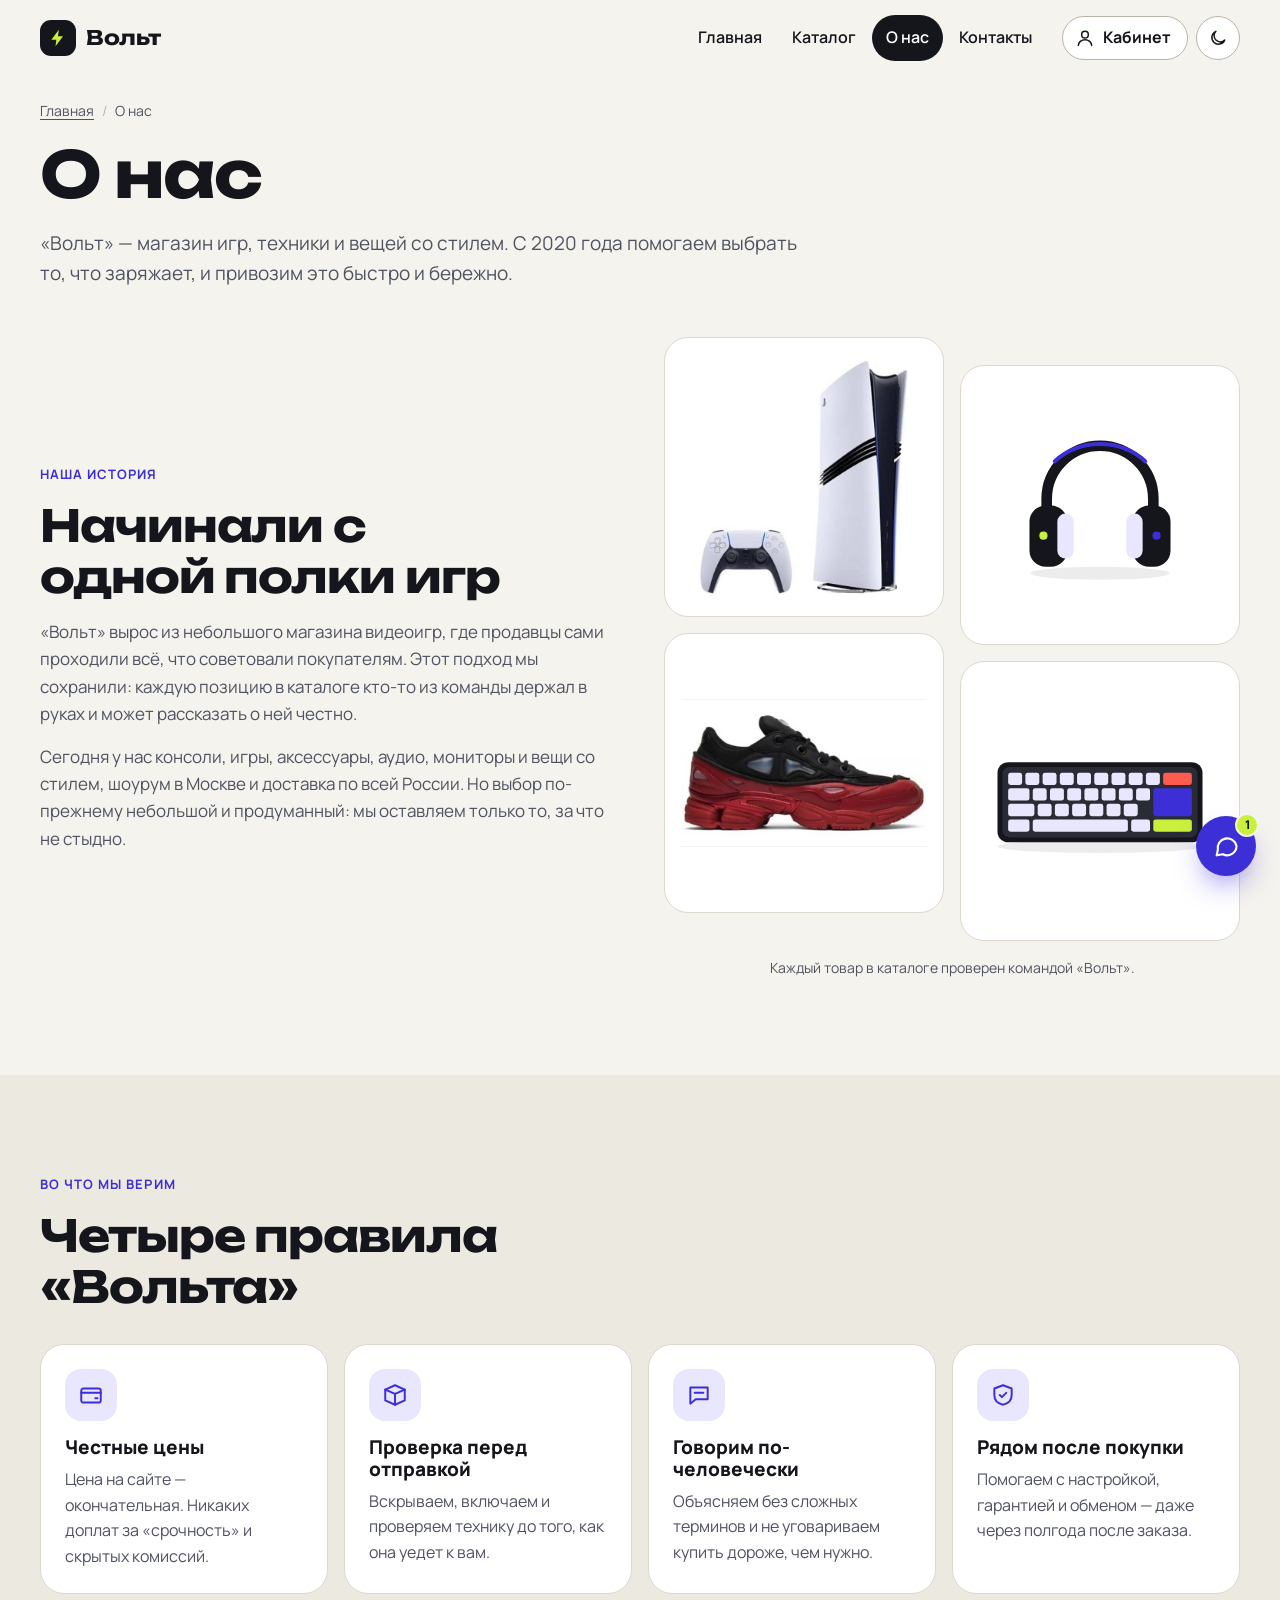
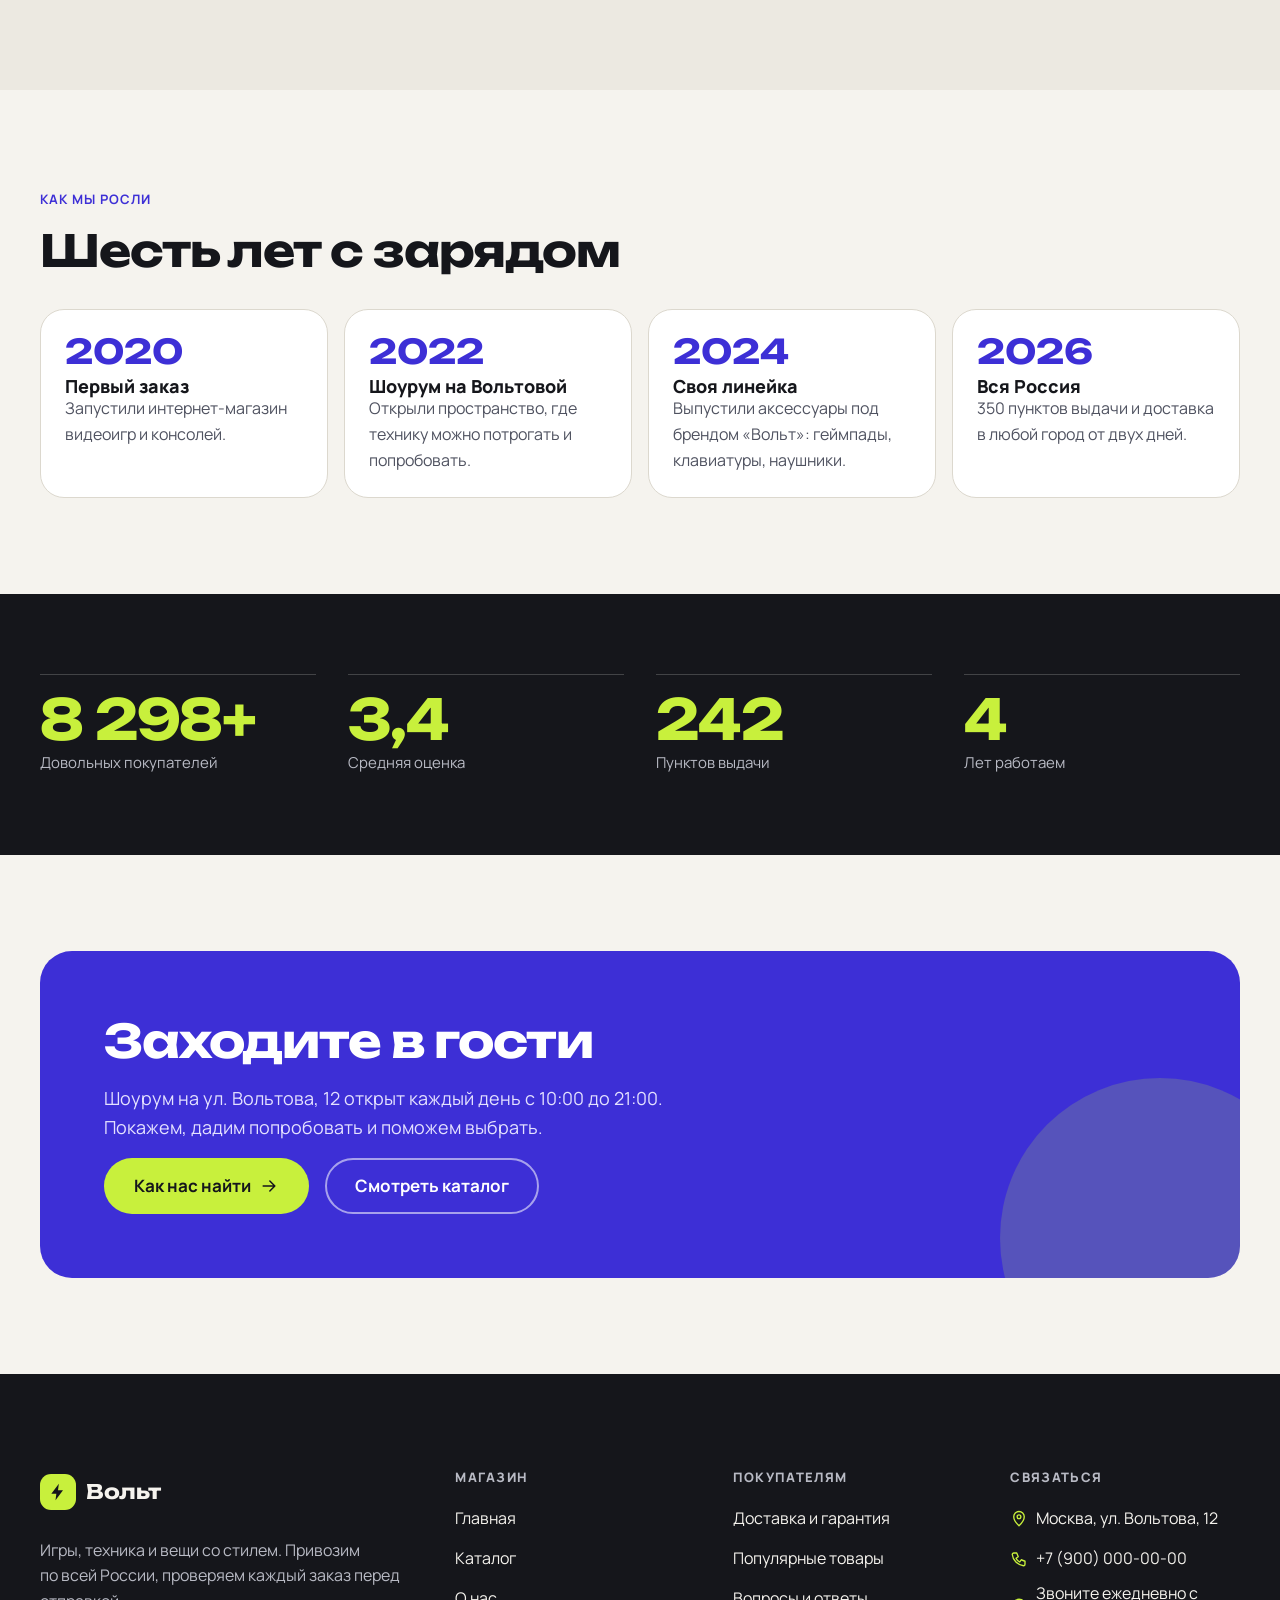
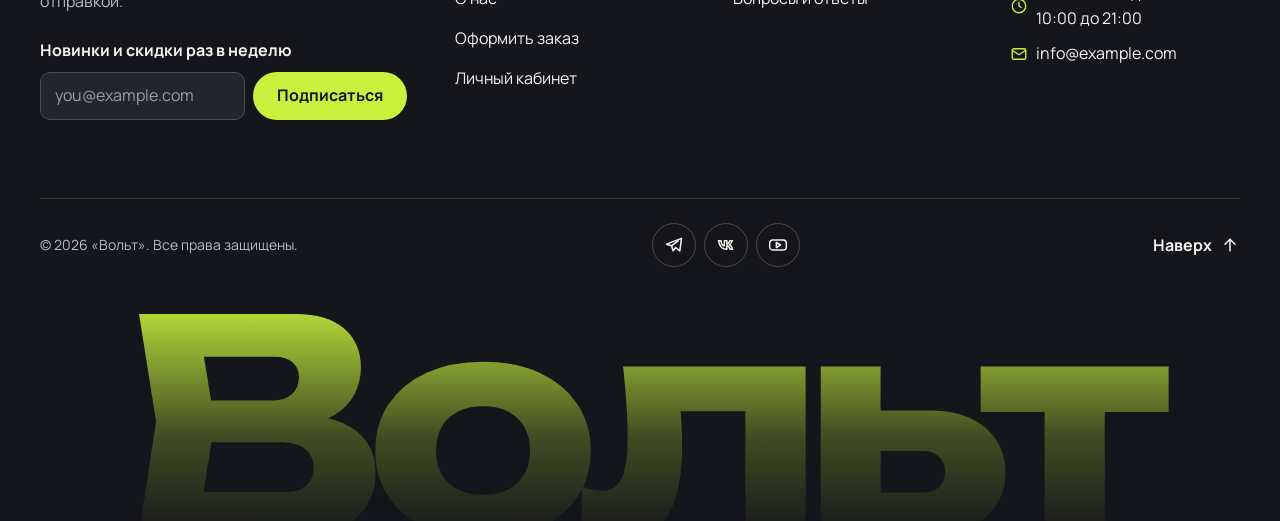
==== commit e730bfea: "fix: drop the word "заявка" and redirect the old product page - Replace "заявка" with "заказ" (and "" ====
--- a/about.html
+++ b/about.html
@@ -202,7 +202,7 @@
             <li><a class="site-footer__link" href="index.html">Главная</a></li>
             <li><a class="site-footer__link" href="catalog.html">Каталог</a></li>
             <li><a class="site-footer__link" href="about.html">О нас</a></li>
-            <li><a class="site-footer__link" href="order.html">Оформить заявку</a></li>
+            <li><a class="site-footer__link" href="order.html">Оформить заказ</a></li>
             <li><a class="site-footer__link" href="account.html">Личный кабинет</a></li>
           </ul>
         </nav>
--- a/css/style.css
+++ b/css/style.css
@@ -1801,7 +1801,7 @@
   color: var(--color-success);
 }
 
-/* Боковая колонка заявки */
+/* Боковая колонка оформления заказа */
 
 .order-aside {
   display: grid;
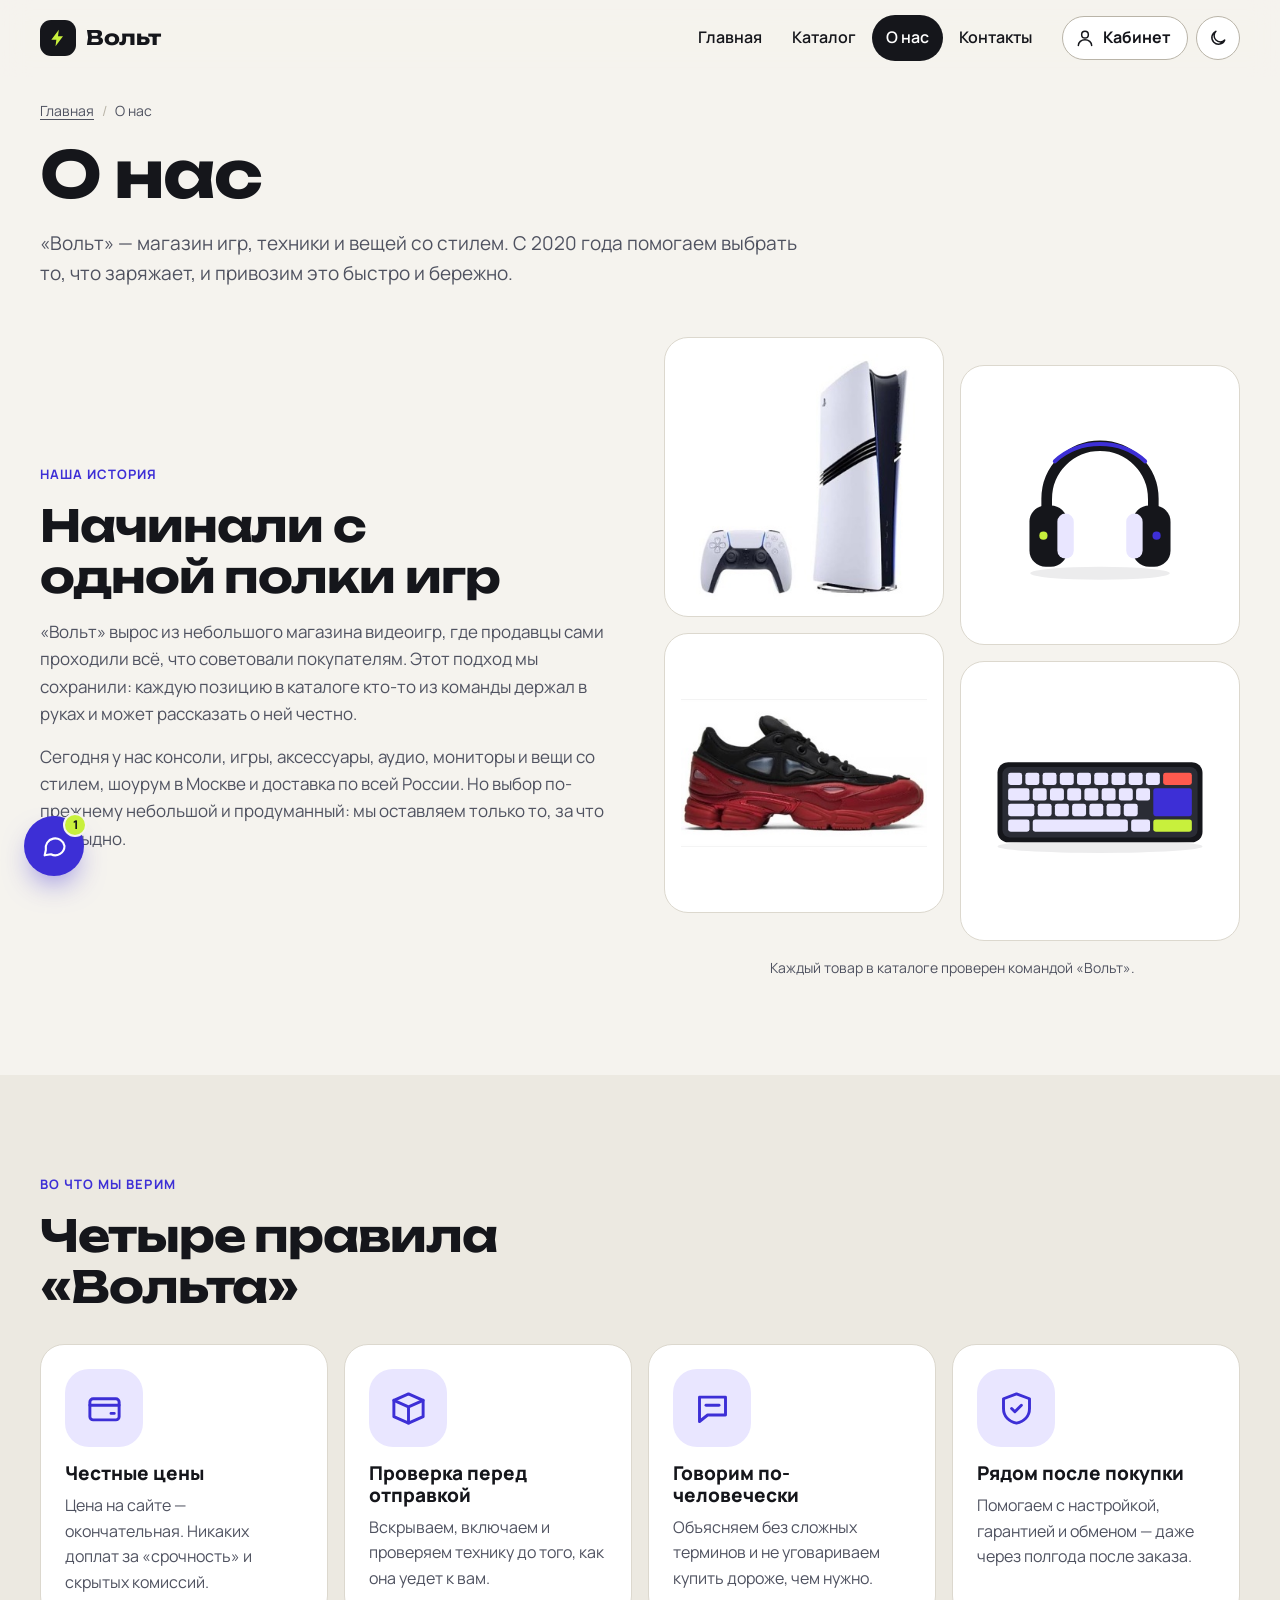
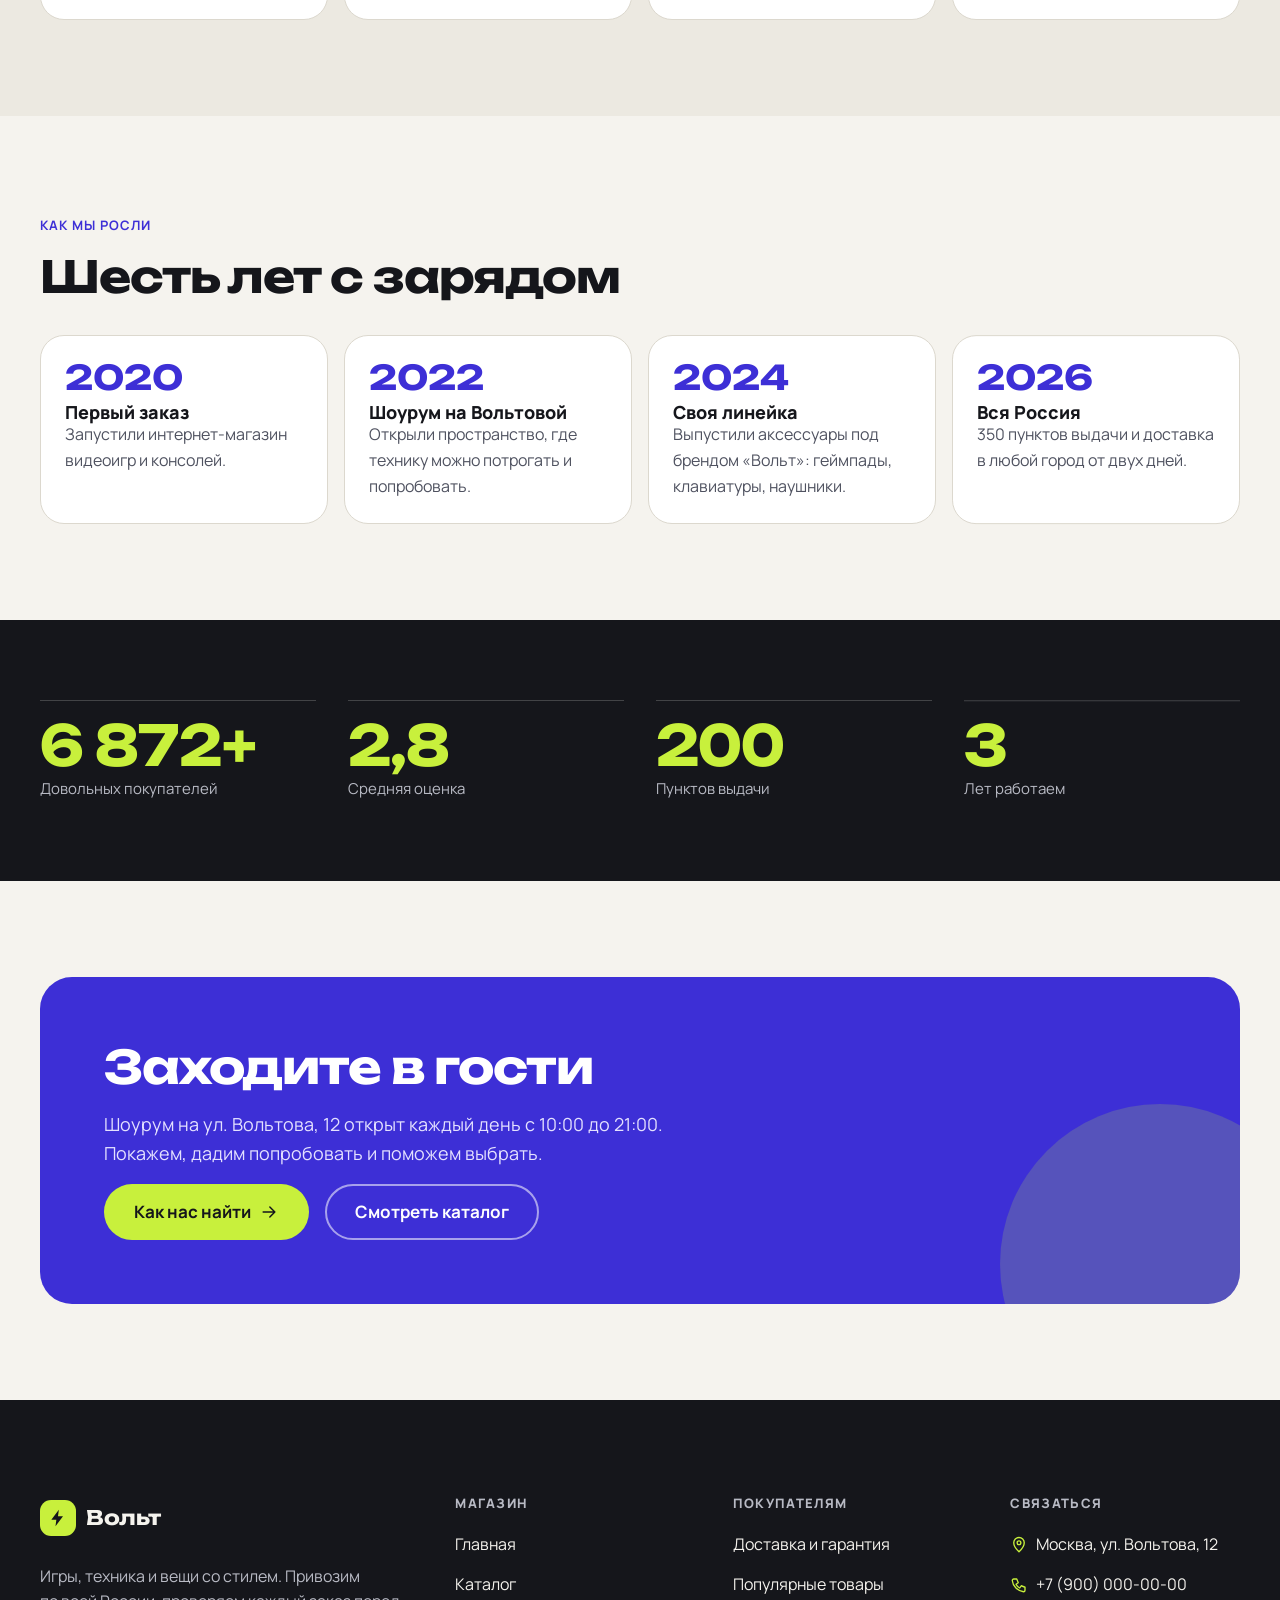
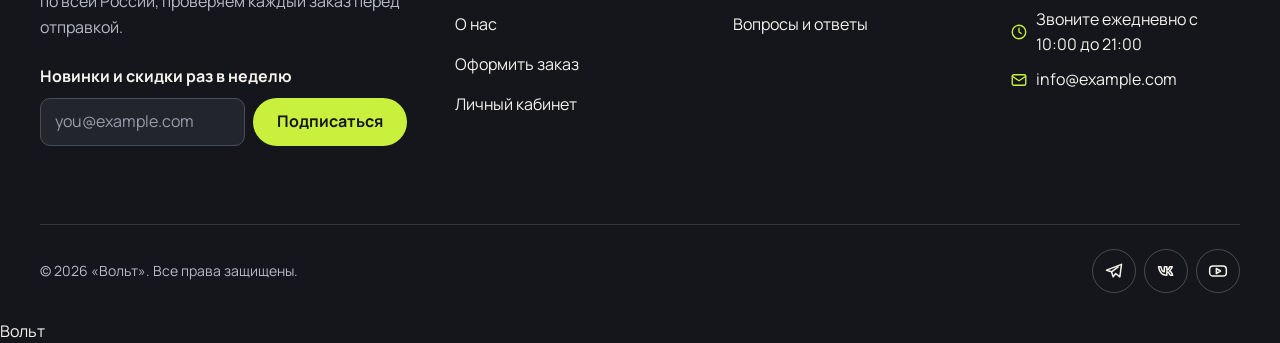
==== commit 96e60460: "style: move chat to the left, drop footer back link, larger icon tiles - Consultant chat button and " ====
--- a/about.html
+++ b/about.html
@@ -234,7 +234,6 @@
           <li><a class="socials__link" href="https://vk.com/" rel="noopener" aria-label="ВКонтакте"><svg class="icon" viewBox="0 0 24 24" width="24" height="24" fill="none" stroke="currentColor" stroke-width="1.8" stroke-linecap="round" stroke-linejoin="round" aria-hidden="true" focusable="false"><path d="M3 7c1 6 4.5 10 10 10v-4c2 0 3 2 4 4h3c-1-3-3-5-4-5 1-1 3-3 3.5-5h-3c-1 2-2.5 4-3.5 4V7h-3v6c-2 0-3.5-3-4-6z"/></svg></a></li>
           <li><a class="socials__link" href="https://www.youtube.com/" rel="noopener" aria-label="YouTube"><svg class="icon" viewBox="0 0 24 24" width="24" height="24" fill="none" stroke="currentColor" stroke-width="1.8" stroke-linecap="round" stroke-linejoin="round" aria-hidden="true" focusable="false"><rect x="2" y="6" width="20" height="12" rx="4"/><path d="m10 9 5 3-5 3z"/></svg></a></li>
         </ul>
-        <a class="site-footer__top-link" href="#top">Наверх <svg class="icon" viewBox="0 0 24 24" width="24" height="24" fill="none" stroke="currentColor" stroke-width="1.8" stroke-linecap="round" stroke-linejoin="round" aria-hidden="true" focusable="false"><path d="M12 19V5M6 11l6-6 6 6"/></svg></a>
       </div>
     </div>
     <p class="site-footer__wordmark" aria-hidden="true">Вольт</p>
--- a/css/style.css
+++ b/css/style.css
@@ -934,17 +934,17 @@
 .feature__icon {
   display: grid;
   place-items: center;
-  width: 52px;
-  height: 52px;
+  width: 78px;
+  height: 78px;
   margin-bottom: var(--space-sm);
   color: var(--color-primary);
   background-color: var(--color-primary-soft);
-  border-radius: var(--radius-md);
+  border-radius: var(--radius-lg);
 }
 
 .feature__icon .icon {
-  width: 26px;
-  height: 26px;
+  width: 39px;
+  height: 39px;
 }
 
 .feature__title {
@@ -1944,12 +1944,17 @@
 .contact-card__icon {
   display: grid;
   place-items: center;
-  width: 48px;
-  height: 48px;
+  width: 72px;
+  height: 72px;
   margin-bottom: var(--space-sm);
   color: var(--color-accent);
   background-color: var(--color-ink);
-  border-radius: var(--radius-md);
+  border-radius: var(--radius-lg);
+}
+
+.contact-card__icon .icon {
+  width: 30px;
+  height: 30px;
 }
 
 .contact-card__title {
@@ -2319,44 +2324,12 @@
   transform: translateY(-3px);
 }
 
-.site-footer__top-link {
-  display: inline-flex;
-  align-items: center;
-  gap: var(--space-sm);
-  min-height: 44px;
-  font-weight: 700;
-  color: var(--color-on-ink);
-  text-decoration: none;
-}
-
-.site-footer__top-link:hover {
-  color: var(--color-accent);
-}
-
-.site-footer__wordmark {
-  margin: 0;
-  padding-inline: 2vw;
-  font-family: var(--font-display);
-  font-size: clamp(72px, 23vw, 340px);
-  font-weight: 700;
-  line-height: 0.78;
-  letter-spacing: -0.06em;
-  text-align: center;
-  white-space: nowrap;
-  color: transparent;
-  background-image: linear-gradient(180deg, rgb(200 240 60 / 0.9) 0%, rgb(200 240 60 / 0.25) 55%, rgb(200 240 60 / 0) 100%);
-  -webkit-background-clip: text;
-  background-clip: text;
-  user-select: none;
-  transform: translateY(8%);
-}
-
 /* Кнопка «Наверх» (UP) с кольцом прогресса прокрутки */
 
 .back-to-top {
   position: fixed;
-  right: 16px;
-  bottom: 88px;
+  right: 22px;
+  bottom: 22px;
   z-index: 90;
   display: flex;
   flex-direction: column;
@@ -2595,7 +2568,7 @@
 
 .chat {
   position: fixed;
-  right: 16px;
+  left: 16px;
   bottom: 16px;
   z-index: 95;
 }
@@ -2662,7 +2635,7 @@
 
 .chat__panel {
   position: absolute;
-  right: 0;
+  left: 0;
   bottom: 76px;
   display: flex;
   flex-direction: column;
@@ -2673,7 +2646,7 @@
   border: 1px solid var(--color-border);
   border-radius: var(--radius-xl);
   box-shadow: var(--shadow-lg);
-  transform-origin: 100% 100%;
+  transform-origin: 0 100%;
 }
 
 .chat__panel[hidden] {
--- a/css/responsive.css
+++ b/css/responsive.css
@@ -174,13 +174,13 @@
   }
 
   .chat {
-    right: 24px;
+    left: 24px;
     bottom: 24px;
   }
 
   .back-to-top {
-    right: 24px;
-    bottom: 100px;
+    right: 30px;
+    bottom: 30px;
   }
 
   /* Форма: две колонки, широкие поля на всю строку */
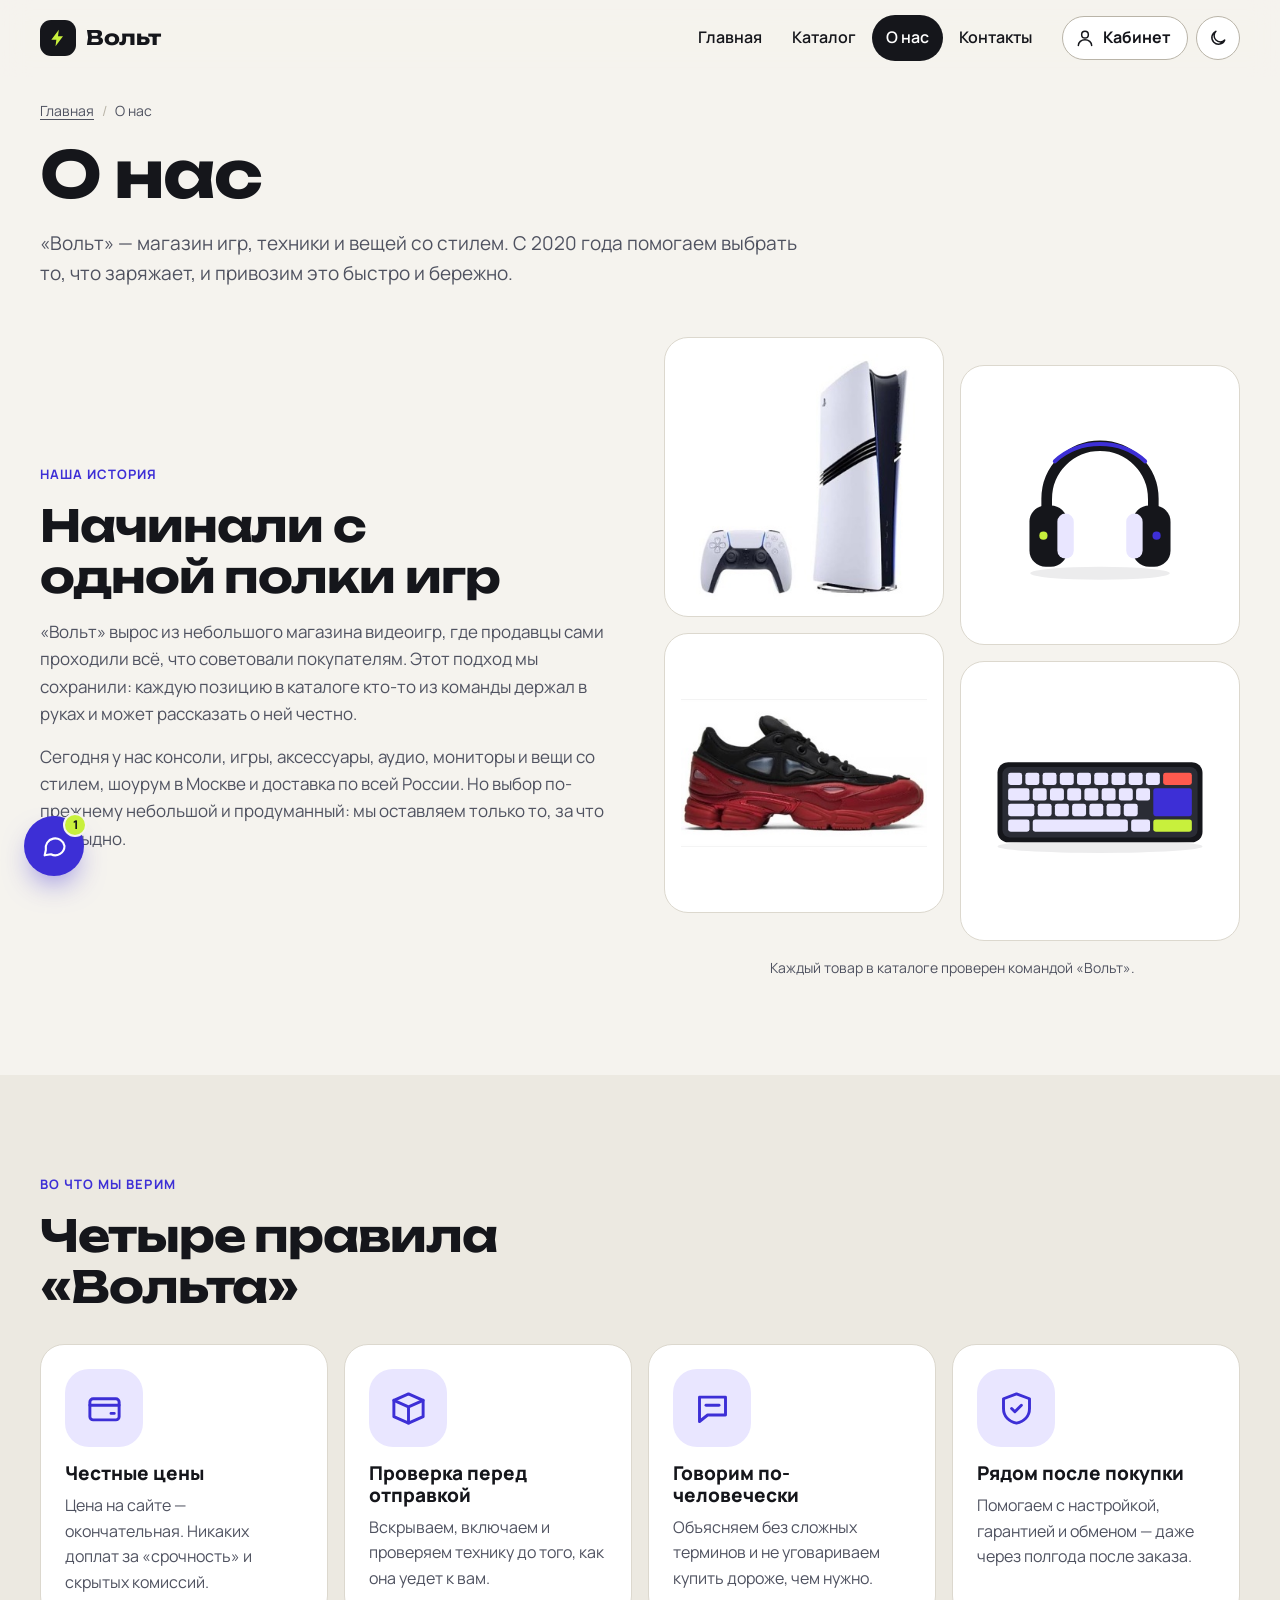
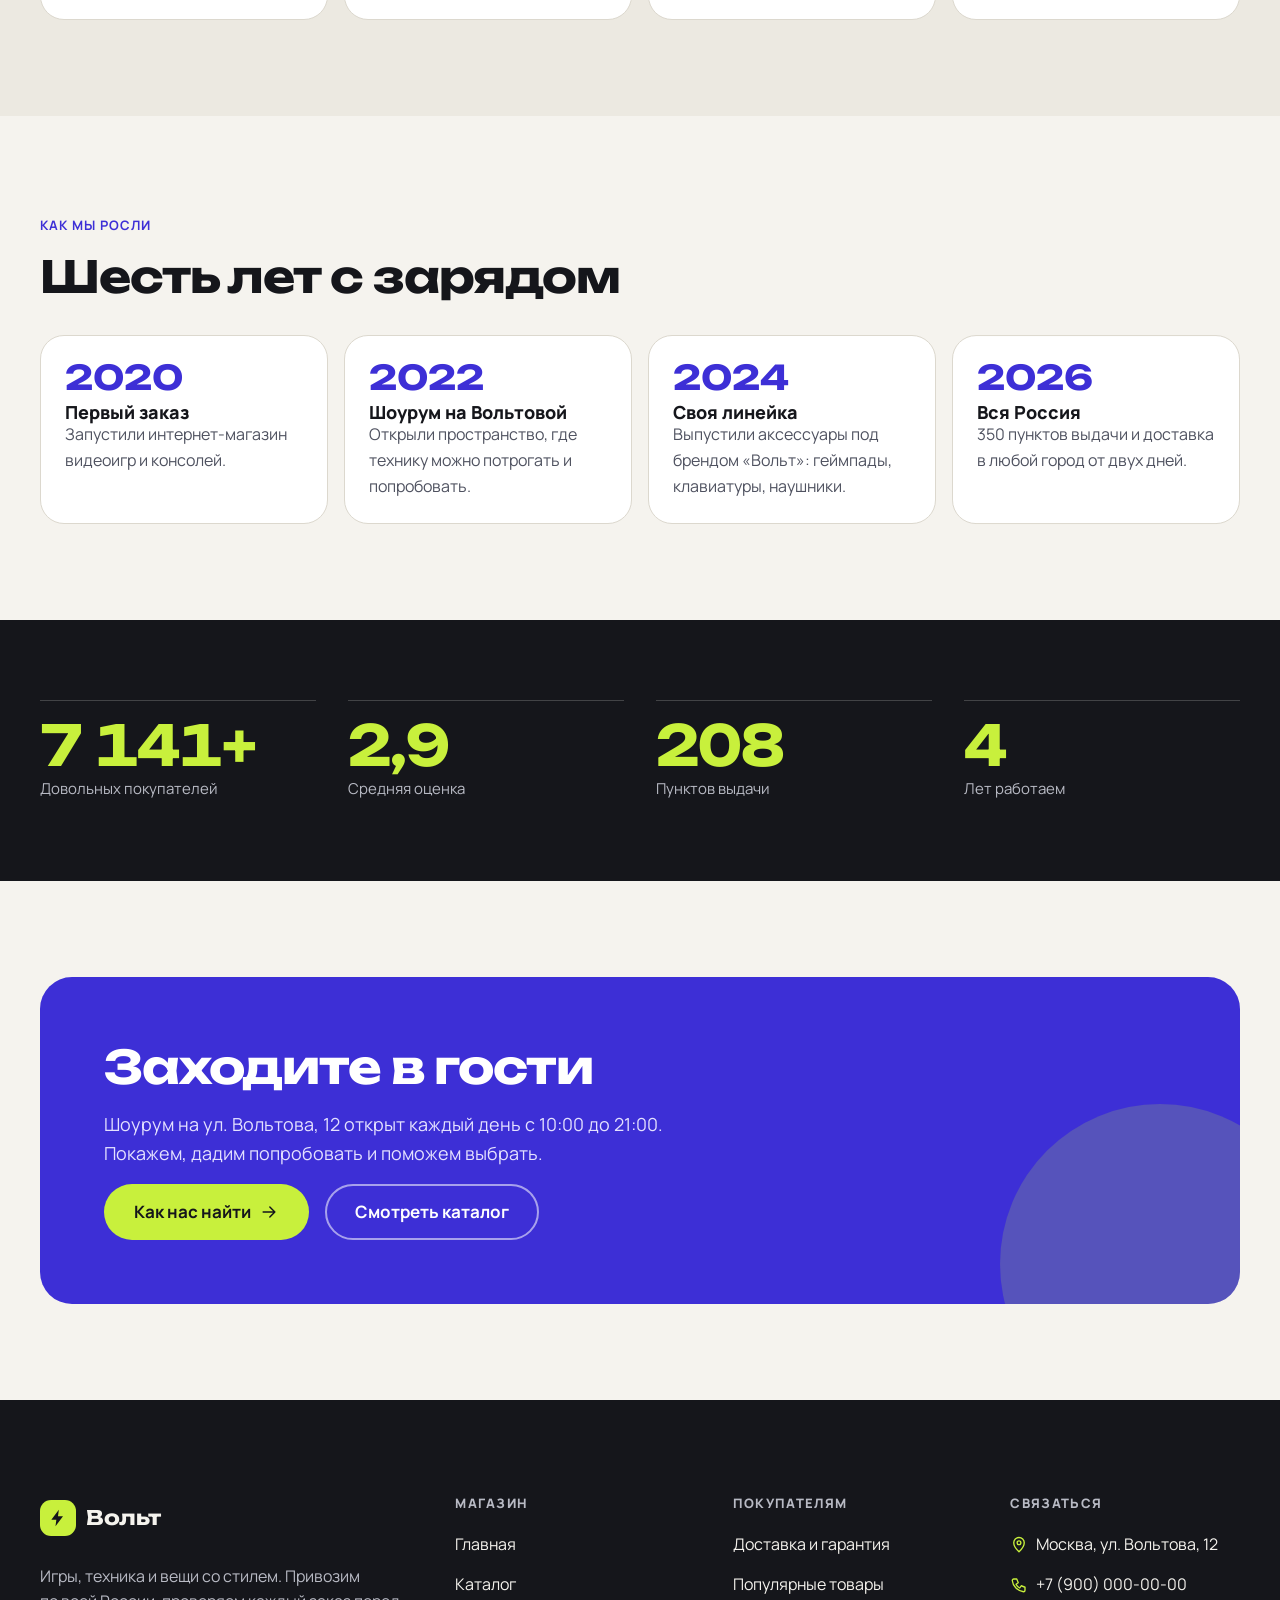
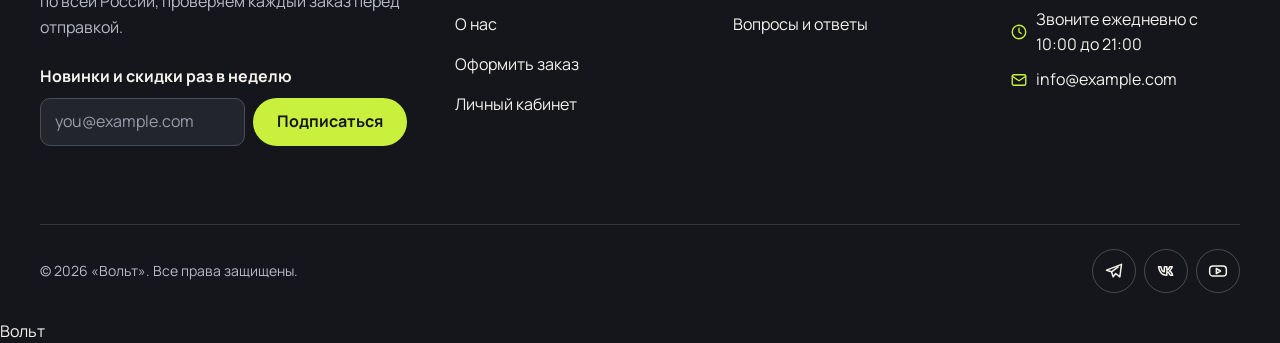
==== commit e1d20428: "fix: prepare responsive project for submission (practical works 13, 14) Practical work 13 (A11y audi" ====
--- a/about.html
+++ b/about.html
@@ -236,7 +236,7 @@
         </ul>
       </div>
     </div>
-    <p class="site-footer__wordmark" aria-hidden="true">Вольт</p>
+    <div class="site-footer__wordmark" aria-hidden="true" data-text="Вольт"></div>
   </footer>
 
   <a class="back-to-top" href="#top">
@@ -279,8 +279,8 @@
     <button class="chat__launcher" type="button" aria-expanded="false" aria-controls="chat-panel" aria-label="Чат с консультантом">
       <span class="chat__launcher-icon chat__launcher-icon--open"><svg class="icon" viewBox="0 0 24 24" width="24" height="24" fill="none" stroke="currentColor" stroke-width="1.8" stroke-linecap="round" stroke-linejoin="round" aria-hidden="true" focusable="false"><path d="M21 12a8 8 0 0 1-11.6 7.1L4 20l1-4.6A8 8 0 1 1 21 12z"/></svg></span>
       <span class="chat__launcher-icon chat__launcher-icon--close"><svg class="icon" viewBox="0 0 24 24" width="24" height="24" fill="none" stroke="currentColor" stroke-width="1.8" stroke-linecap="round" stroke-linejoin="round" aria-hidden="true" focusable="false"><path d="M6 6l12 12M18 6 6 18"/></svg></span>
-      <span class="chat__badge" aria-hidden="true">1</span>
     </button>
+    <span class="chat__badge" aria-hidden="true" data-badge="1"></span>
   </div>
 
   <p class="toast" id="toast" role="status" aria-live="polite"></p>
--- a/css/style.css
+++ b/css/style.css
@@ -2605,7 +2605,7 @@
 
 .chat__launcher-icon--close,
 .chat__launcher[aria-expanded="true"] .chat__launcher-icon--open,
-.chat__launcher[aria-expanded="true"] .chat__badge {
+.chat__launcher[aria-expanded="true"] + .chat__badge {
   display: none;
 }
 
@@ -2616,7 +2616,8 @@
 .chat__badge {
   position: absolute;
   top: -3px;
-  right: -3px;
+  left: 39px;
+  pointer-events: none;
   display: grid;
   place-items: center;
   min-width: 24px;
@@ -3404,3 +3405,198 @@
   background-color: var(--color-white);
   border-color: var(--color-white);
 }
+
+/* ---------- 30. Страница товара ---------- */
+
+.product-page {
+  padding-block: var(--space-lg) var(--space-2xl);
+}
+
+.product-page__card {
+  display: grid;
+  gap: var(--space-xl);
+  align-items: start;
+  margin-top: var(--space-lg);
+}
+
+.product-page__media {
+  position: relative;
+  display: grid;
+  place-items: center;
+  padding: clamp(24px, 5vw, 48px);
+  background-color: var(--color-media);
+  border: 1px solid var(--color-border);
+  border-radius: var(--radius-xl);
+}
+
+.product-page__picture,
+.product-page__picture picture {
+  display: contents;
+}
+
+.product-page__image {
+  width: 100%;
+  max-width: 520px;
+  height: auto;
+  aspect-ratio: 4 / 3;
+  object-fit: contain;
+}
+
+.product-page__info {
+  display: grid;
+  gap: var(--space-md);
+  align-content: start;
+  min-width: 0;
+}
+
+.product-page__category {
+  font-size: 13px;
+  font-weight: 700;
+  letter-spacing: 0.06em;
+  text-transform: uppercase;
+  color: var(--color-muted);
+}
+
+.product-page__title {
+  font-family: var(--font-display);
+  font-size: clamp(28px, 4.6vw, 48px);
+  font-weight: 700;
+  letter-spacing: -0.025em;
+  overflow-wrap: anywhere;
+}
+
+.product-page__price {
+  display: flex;
+  flex-wrap: wrap;
+  align-items: baseline;
+  gap: var(--space-md);
+  font-family: var(--font-display);
+  font-size: clamp(26px, 3.4vw, 34px);
+  font-weight: 600;
+}
+
+.product-page__lead {
+  font-size: 18px;
+}
+
+.product-page__text {
+  max-width: 46em;
+  color: var(--color-muted);
+}
+
+.product-page__actions {
+  display: flex;
+  flex-wrap: wrap;
+  align-items: center;
+  gap: var(--space-md);
+  margin-block: var(--space-sm);
+}
+
+.product-page__fav {
+  position: static;
+  width: 56px;
+  height: 56px;
+  border-color: var(--color-border-strong);
+}
+
+.product-card__links {
+  display: flex;
+  flex-wrap: wrap;
+  gap: var(--space-sm) var(--space-xl);
+}
+
+.product-card__links .link-arrow {
+  color: var(--color-primary);
+}
+
+/* «Смотрите также» */
+
+.related-grid {
+  display: grid;
+  gap: var(--space-md);
+  padding: 0;
+  margin: 0;
+  list-style: none;
+}
+
+.related-card {
+  position: relative;
+  display: grid;
+  grid-template-columns: 96px minmax(0, 1fr);
+  gap: var(--space-md);
+  align-items: center;
+  padding: var(--space-md);
+  background-color: var(--color-surface);
+  border: 1px solid var(--color-border);
+  border-radius: var(--radius-lg);
+  transition: border-color 0.2s ease;
+}
+
+.related-card:hover,
+.related-card:focus-within {
+  border-color: var(--color-text);
+}
+
+.related-card__image {
+  width: 96px;
+  height: 72px;
+  padding: 6px;
+  object-fit: contain;
+  background-color: var(--color-media);
+  border-radius: 12px;
+}
+
+.related-card__body {
+  display: grid;
+  gap: 2px;
+  min-width: 0;
+}
+
+.related-card__category {
+  font-size: 12px;
+  font-weight: 700;
+  letter-spacing: 0.06em;
+  text-transform: uppercase;
+  color: var(--color-muted);
+}
+
+.related-card__title {
+  font-weight: 800;
+  line-height: 1.3;
+}
+
+.related-card__link {
+  color: var(--color-text);
+  text-decoration: none;
+}
+
+.related-card__link::after {
+  content: "";
+  position: absolute;
+  inset: 0;
+  border-radius: var(--radius-lg);
+}
+
+.related-card__link:focus-visible {
+  outline: none;
+}
+
+.related-card__link:focus-visible::after {
+  outline: 3px solid var(--color-focus);
+  outline-offset: 2px;
+}
+
+.related-card__price {
+  font-family: var(--font-display);
+  font-weight: 600;
+  color: var(--color-primary);
+}
+
+/* Декоративный текст выводится через CSS, чтобы не попадать в проверки контраста и подписей */
+.site-footer__wordmark::before {
+  content: attr(data-text);
+}
+
+.chat__badge::before {
+  content: attr(data-badge);
+}
--- a/css/responsive.css
+++ b/css/responsive.css
@@ -76,6 +76,60 @@
   }
 }
 
+/* Таблица характеристик на телефоне — карточное представление:
+   каждая строка становится карточкой «параметр — значение», без прокрутки вбок */
+@media (max-width: 639px) {
+  .product-table {
+    min-width: 0;
+  }
+
+  .product-table thead {
+    position: absolute;
+    width: 1px;
+    height: 1px;
+    overflow: hidden;
+    clip: rect(0 0 0 0);
+    white-space: nowrap;
+  }
+
+  .product-table,
+  .product-table tbody,
+  .product-table tr,
+  .product-table th,
+  .product-table td {
+    display: block;
+  }
+
+  .product-table tbody tr {
+    display: grid;
+    gap: 2px;
+    padding: 12px var(--space-md);
+    border-top: 1px solid var(--color-border);
+  }
+
+  .product-table tbody th,
+  .product-table tbody td {
+    width: auto;
+    padding: 0;
+    border: 0;
+  }
+
+  .product-table tbody th {
+    font-size: 13px;
+    font-weight: 700;
+    letter-spacing: 0.04em;
+    text-transform: uppercase;
+  }
+
+  .product-table tbody td {
+    font-weight: 600;
+  }
+
+  .product-table__caption {
+    display: block;
+  }
+}
+
 /* ---------- Крупные телефоны: от 480px ---------- */
 
 @media (min-width: 480px) {
@@ -285,6 +339,20 @@
     grid-template-columns: minmax(0, 1fr) minmax(0, 1fr);
   }
 
+  .product-page__card {
+    grid-template-columns: minmax(0, 1fr) minmax(0, 1fr);
+    gap: var(--space-2xl);
+  }
+
+  .product-page__media {
+    position: sticky;
+    top: calc(var(--header-height) + 24px);
+  }
+
+  .related-grid {
+    grid-template-columns: repeat(3, minmax(0, 1fr));
+  }
+
   .map {
     height: 100%;
     min-height: 480px;
